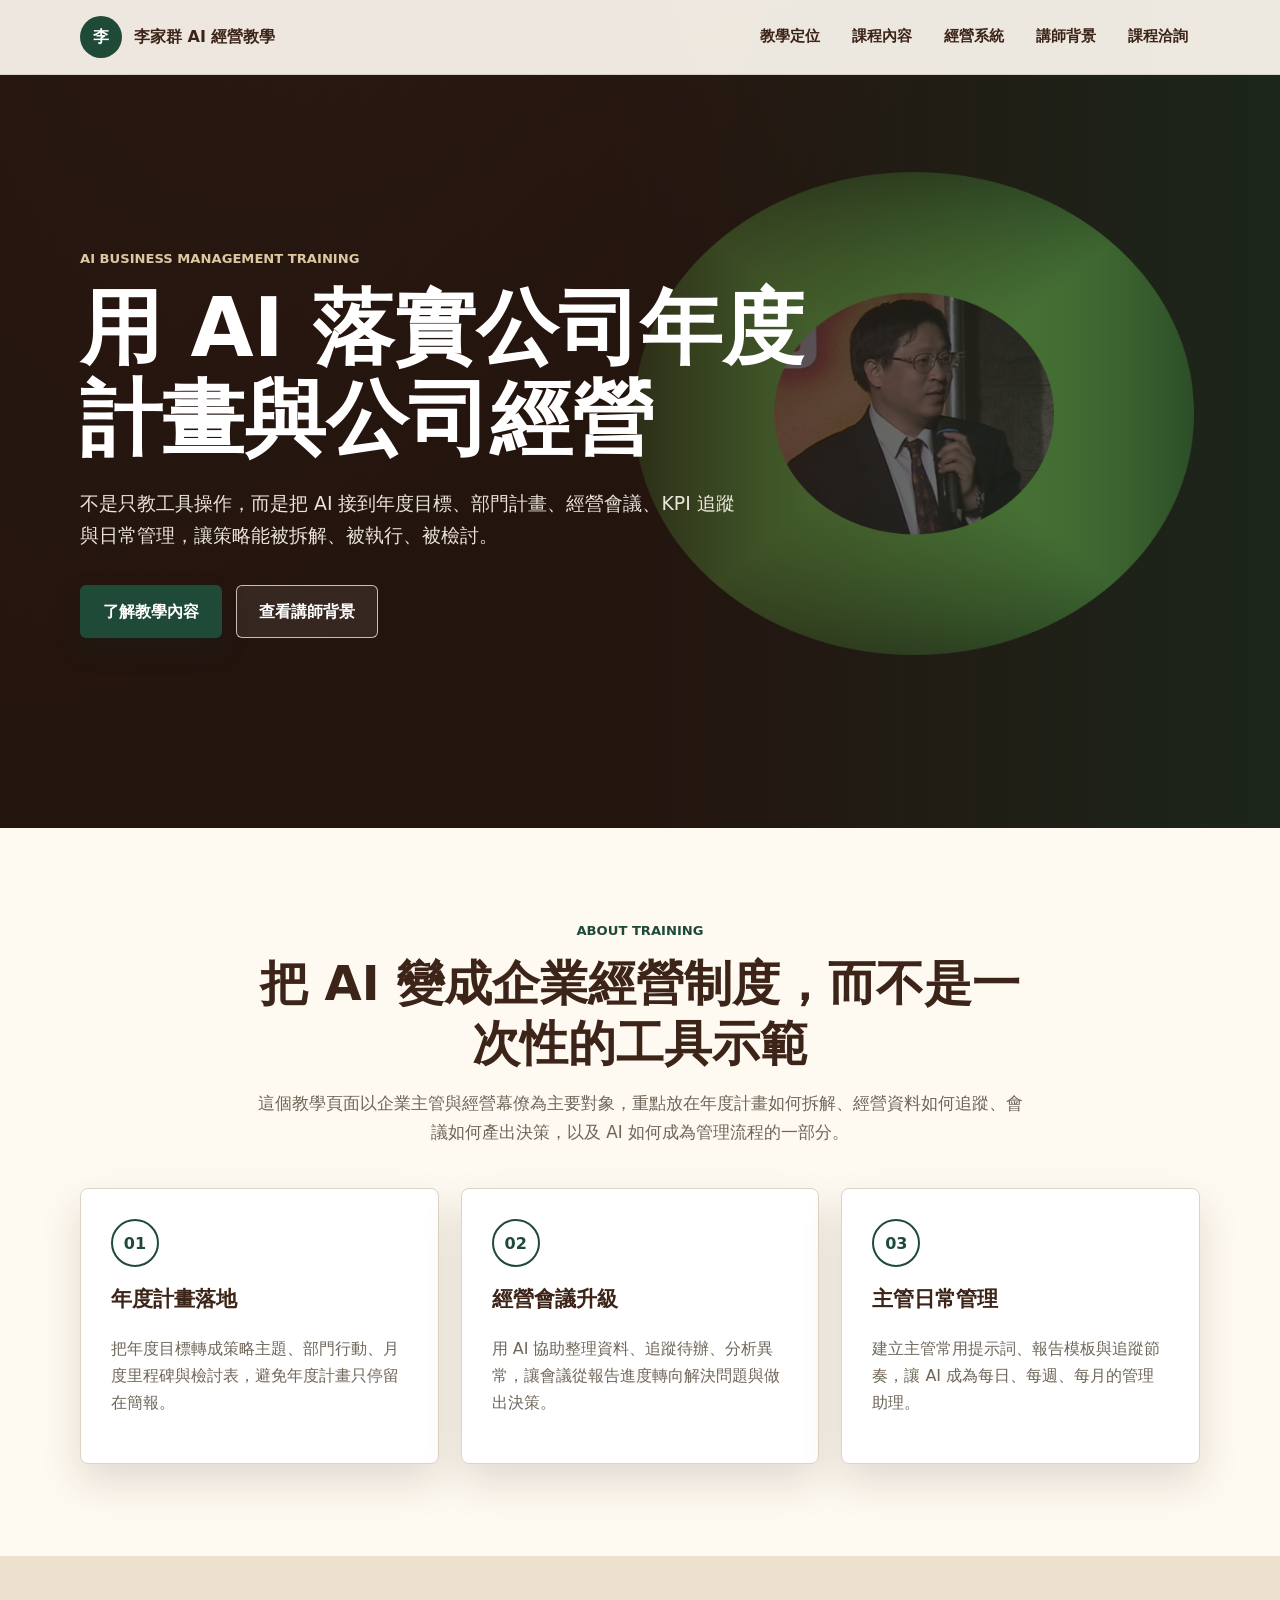
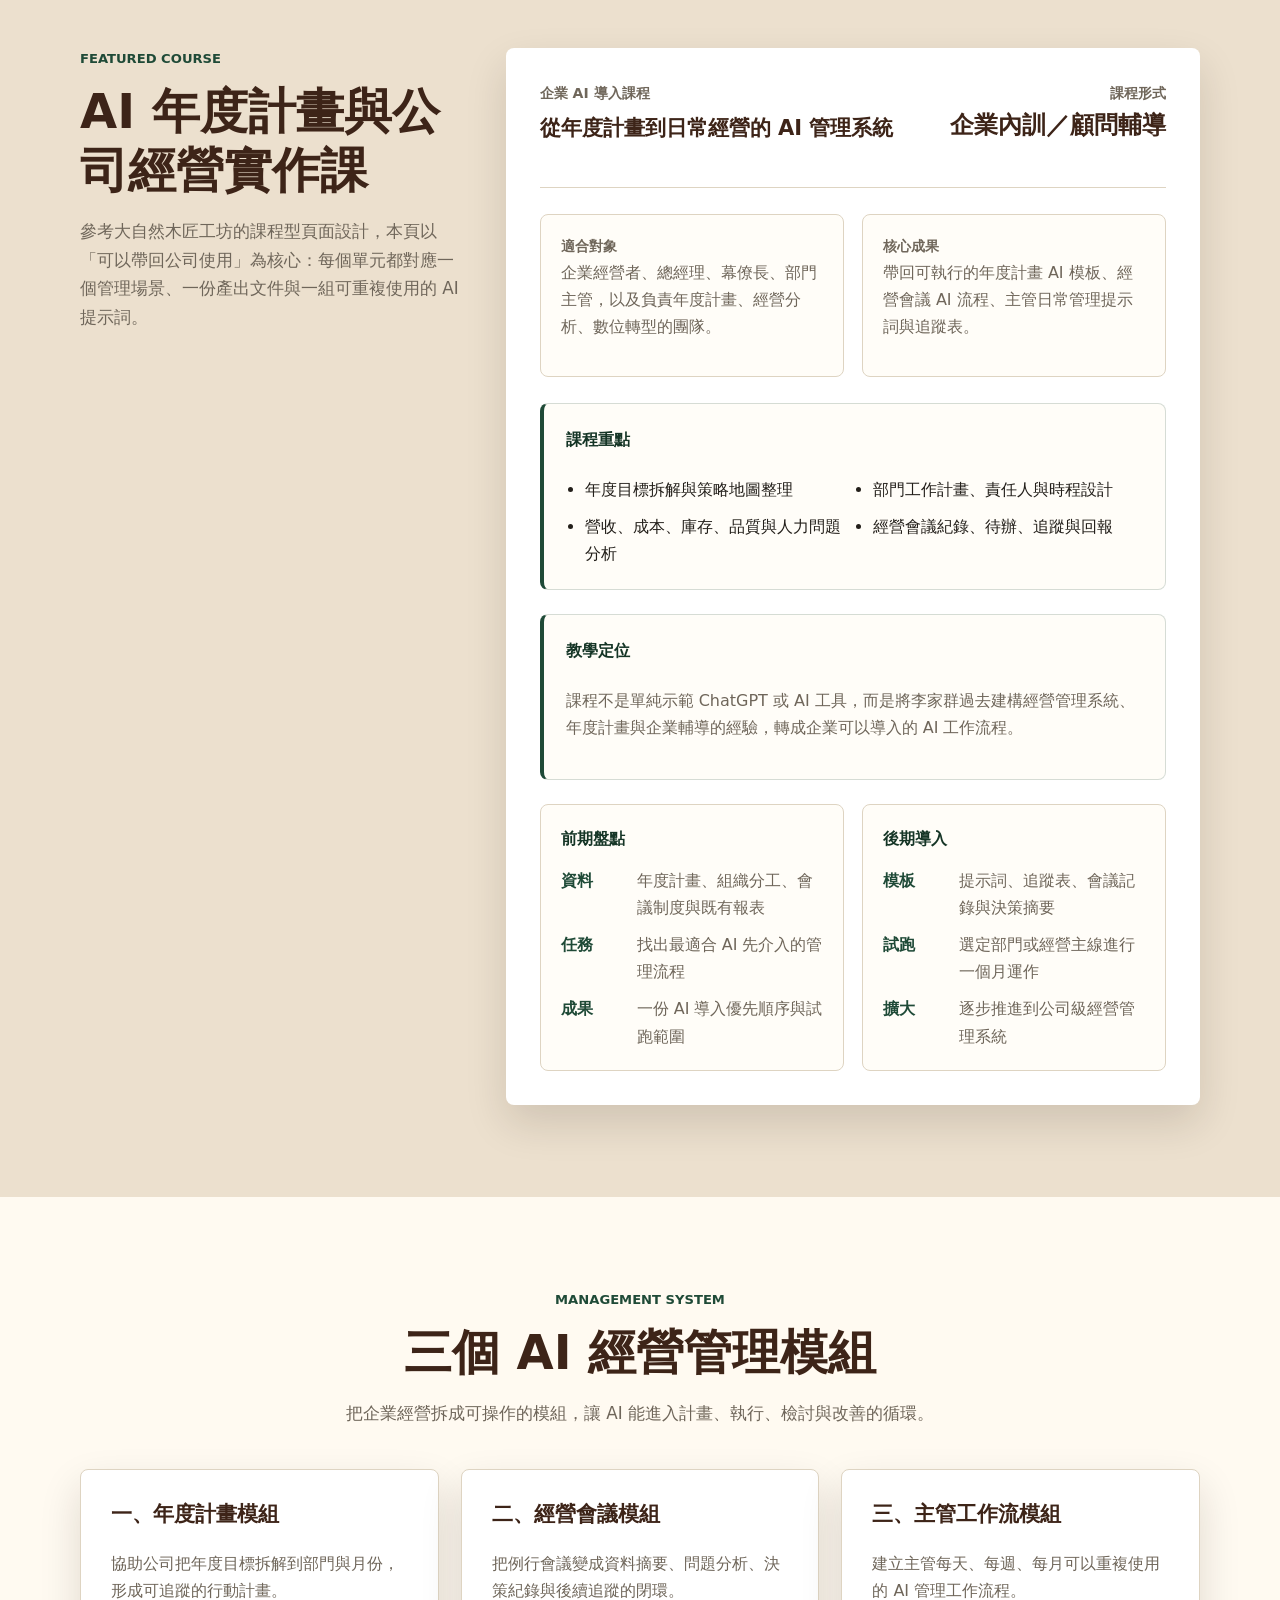
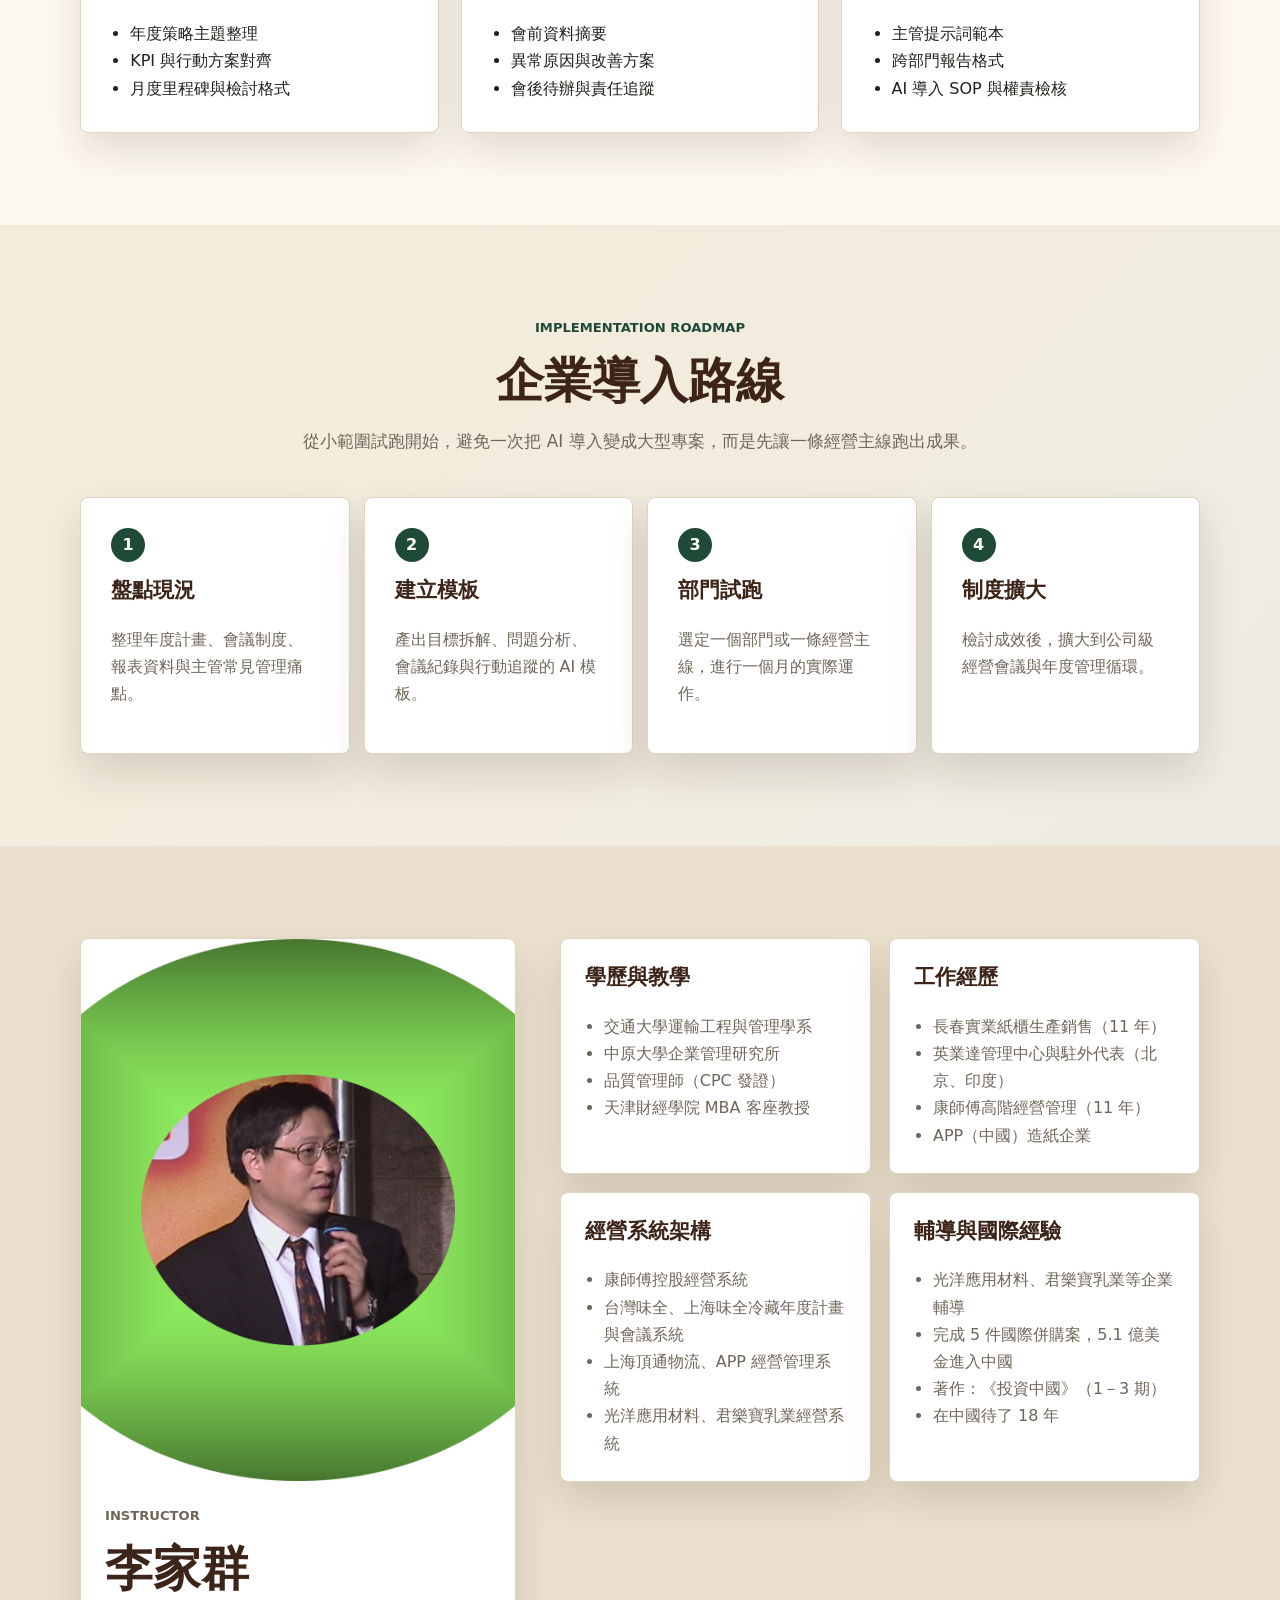
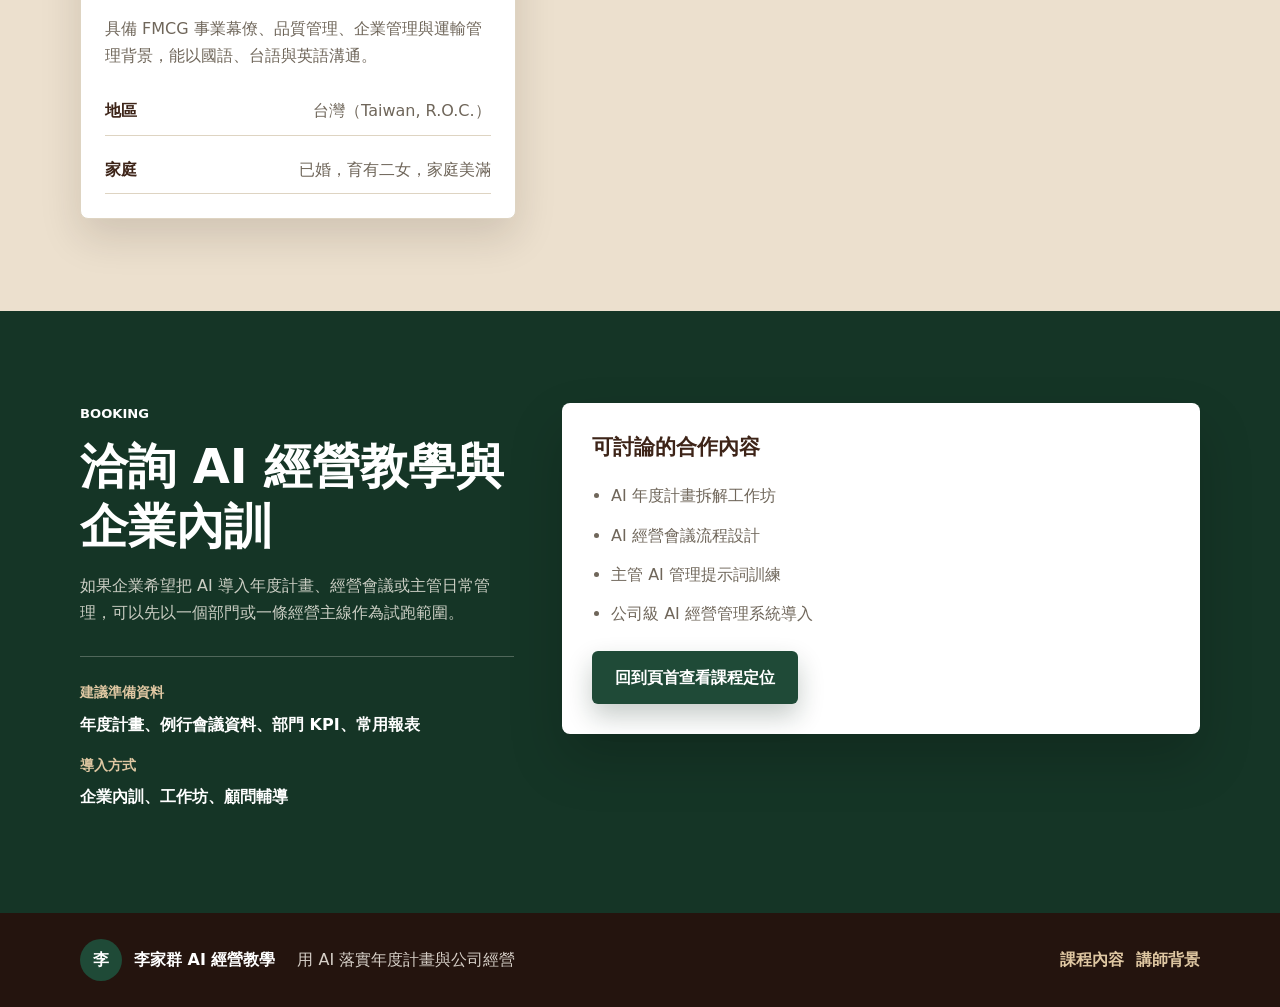
==== index.html @ 84bde047 "Publish Li Jiaqun AI business site" ====
<!doctype html>
<html lang="zh-Hant">
<head>
  <meta charset="utf-8">
  <meta name="viewport" content="width=device-width, initial-scale=1">
  <title>李家群｜AI 年度計畫與公司經營教學</title>
  <meta name="description" content="李家群 AI 經營教學網頁，協助企業用 AI 落實年度計畫、經營會議、KPI 追蹤與管理制度。">
  <style>
    :root {
      --walnut: #3d2418;
      --walnut-deep: #24140e;
      --oak: #f2eadb;
      --oak-strong: #dfc7a2;
      --forest: #1f4a37;
      --forest-dark: #153526;
      --ink: #231f1a;
      --muted: #6f665a;
      --line: #ded4c2;
      --white: #fffaf1;
      --plain-white: #ffffff;
      --shadow: 0 18px 42px rgba(36, 20, 14, 0.14);
    }

    * {
      box-sizing: border-box;
    }

    html {
      scroll-behavior: smooth;
      scroll-padding-top: 88px;
    }

    body {
      margin: 0;
      color: var(--ink);
      background: var(--white);
      font-family: "Microsoft JhengHei", "PingFang TC", "Noto Sans TC", system-ui, sans-serif;
      line-height: 1.7;
    }

    img {
      display: block;
      max-width: 100%;
    }

    a {
      color: inherit;
      text-decoration: none;
    }

    .site-header {
      position: fixed;
      inset: 0 0 auto;
      z-index: 20;
      background: rgba(255, 250, 241, 0.92);
      border-bottom: 1px solid rgba(61, 36, 24, 0.12);
      backdrop-filter: blur(14px);
    }

    .nav-wrap {
      display: flex;
      align-items: center;
      justify-content: space-between;
      width: min(1120px, calc(100% - 40px));
      min-height: 74px;
      margin: 0 auto;
      gap: 24px;
    }

    .brand {
      display: inline-flex;
      align-items: center;
      gap: 12px;
      color: var(--walnut);
      font-size: 1rem;
      font-weight: 800;
      white-space: nowrap;
    }

    .brand-mark {
      display: grid;
      place-items: center;
      width: 42px;
      height: 42px;
      border-radius: 50%;
      color: var(--plain-white);
      background: var(--forest);
      font-weight: 900;
    }

    .nav-links {
      display: flex;
      align-items: center;
      gap: 8px;
      color: var(--walnut);
      font-size: 0.95rem;
      font-weight: 800;
    }

    .nav-links a {
      padding: 10px 12px;
      border-radius: 6px;
    }

    .nav-links a:hover,
    .nav-links a:focus-visible {
      background: rgba(31, 74, 55, 0.1);
      outline: none;
    }

    .hero {
      position: relative;
      min-height: 92vh;
      display: grid;
      align-items: center;
      padding: 136px 24px 78px;
      color: var(--plain-white);
      background: url("assets/li-jiaqun-home.png") right 12% center / min(48vw, 560px) auto no-repeat, var(--walnut-deep);
      overflow: hidden;
    }

    .hero::before {
      content: "";
      position: absolute;
      inset: 0;
      background:
        linear-gradient(90deg, rgba(36, 20, 14, 0.92), rgba(36, 20, 14, 0.74) 48%, rgba(21, 53, 38, 0.54)),
        linear-gradient(135deg, rgba(223, 199, 162, 0.18), transparent 48%);
    }

    .hero-content {
      position: relative;
      z-index: 1;
      width: min(1120px, 100%);
      margin: 0 auto;
    }

    .eyebrow {
      margin: 0 0 12px;
      color: var(--forest);
      font-size: 0.82rem;
      font-weight: 900;
      letter-spacing: 0;
      text-transform: uppercase;
    }

    .hero .eyebrow {
      color: var(--oak-strong);
    }

    h1,
    h2,
    h3,
    h4,
    p {
      margin-top: 0;
    }

    h1 {
      max-width: 780px;
      margin-bottom: 22px;
      font-size: clamp(2.55rem, 7vw, 5.1rem);
      line-height: 1.12;
      letter-spacing: 0;
    }

    h2 {
      margin-bottom: 16px;
      color: var(--walnut);
      font-size: clamp(2rem, 4vw, 3rem);
      line-height: 1.24;
      letter-spacing: 0;
    }

    h3 {
      color: var(--walnut);
      font-size: 1.32rem;
      line-height: 1.35;
    }

    h4 {
      color: var(--forest-dark);
      font-size: 1.02rem;
    }

    .hero-copy {
      max-width: 660px;
      margin-bottom: 34px;
      color: rgba(255, 250, 241, 0.9);
      font-size: 1.18rem;
    }

    .hero-actions {
      display: flex;
      flex-wrap: wrap;
      gap: 14px;
    }

    .btn {
      display: inline-flex;
      align-items: center;
      justify-content: center;
      min-height: 48px;
      padding: 12px 22px;
      border: 1px solid transparent;
      border-radius: 6px;
      font: inherit;
      font-weight: 900;
      cursor: pointer;
      transition: transform 0.2s ease, box-shadow 0.2s ease, background 0.2s ease;
    }

    .btn:hover,
    .btn:focus-visible {
      transform: translateY(-1px);
      outline: none;
    }

    .btn.primary {
      color: var(--plain-white);
      background: var(--forest);
      box-shadow: 0 12px 26px rgba(15, 40, 28, 0.24);
    }

    .btn.primary:hover,
    .btn.primary:focus-visible {
      background: var(--forest-dark);
    }

    .btn.secondary {
      color: var(--plain-white);
      border-color: rgba(255, 250, 241, 0.72);
      background: rgba(255, 250, 241, 0.08);
    }

    .section {
      padding: 92px 24px;
    }

    .section-heading {
      width: min(780px, 100%);
      margin: 0 auto 42px;
      text-align: center;
    }

    .section-heading p:not(.eyebrow) {
      color: var(--muted);
      font-size: 1.05rem;
    }

    .align-left {
      margin: 0;
      text-align: left;
    }

    .feature-grid,
    .course-layout,
    .roadmap-grid,
    .profile-layout,
    .system-grid {
      width: min(1120px, 100%);
      margin: 0 auto;
    }

    .feature-grid,
    .system-grid {
      display: grid;
      grid-template-columns: repeat(3, minmax(0, 1fr));
      gap: 22px;
    }

    .feature-card,
    .system-card,
    .profile-card,
    .experience-card,
    .roadmap-card {
      border: 1px solid var(--line);
      border-radius: 8px;
      background: var(--plain-white);
      box-shadow: var(--shadow);
    }

    .feature-card,
    .system-card,
    .roadmap-card {
      padding: 30px;
    }

    .line-icon {
      display: grid;
      place-items: center;
      width: 48px;
      height: 48px;
      margin-bottom: 18px;
      border: 2px solid var(--forest);
      border-radius: 50%;
      color: var(--forest);
      font-weight: 900;
    }

    .feature-card p,
    .system-card p,
    .course-card p,
    .profile-card p,
    .experience-card li,
    .roadmap-card p,
    .roadmap-card li {
      color: var(--muted);
    }

    .course-section {
      background: #ece0ce;
    }

    .course-layout {
      display: grid;
      grid-template-columns: minmax(260px, 0.82fr) minmax(0, 1.5fr);
      align-items: start;
      gap: 46px;
    }

    .course-card {
      padding: 34px;
      border-radius: 8px;
      background: var(--plain-white);
      box-shadow: var(--shadow);
    }

    .course-top {
      display: flex;
      justify-content: space-between;
      gap: 24px;
      padding-bottom: 24px;
      border-bottom: 1px solid var(--line);
    }

    .course-label {
      margin-bottom: 8px;
      color: var(--forest);
      font-size: 0.88rem;
      font-weight: 900;
    }

    .price {
      min-width: 160px;
      text-align: right;
    }

    .price span,
    .course-info span,
    .contact-note span {
      display: block;
      color: var(--muted);
      font-size: 0.86rem;
      font-weight: 800;
    }

    .price strong {
      color: var(--walnut);
      font-size: 1.5rem;
    }

    .course-info {
      display: grid;
      grid-template-columns: repeat(2, minmax(0, 1fr));
      gap: 18px;
      margin: 26px 0;
    }

    .course-info div,
    .schedule-card,
    .teaching-points,
    .design-note {
      border-radius: 8px;
      background: #fffdf8;
    }

    .course-info div,
    .schedule-card {
      padding: 20px;
      border: 1px solid var(--line);
    }

    .teaching-points,
    .design-note {
      margin: 0 0 24px;
      padding: 22px;
      border: 1px solid rgba(31, 74, 55, 0.18);
      border-left: 4px solid var(--forest);
    }

    .teaching-points ul,
    .design-note ul,
    .system-card ul,
    .experience-card ul,
    .roadmap-card ul {
      margin: 0;
      padding-left: 1.2rem;
    }

    .teaching-points ul {
      display: grid;
      grid-template-columns: repeat(2, minmax(0, 1fr));
      gap: 10px 18px;
      color: var(--ink);
    }

    .schedule-wrap {
      display: grid;
      grid-template-columns: repeat(2, minmax(0, 1fr));
      gap: 18px;
    }

    .schedule-card h4 {
      margin-bottom: 14px;
    }

    .schedule-card dl {
      display: grid;
      gap: 10px;
      margin: 0;
    }

    .schedule-card div {
      display: grid;
      grid-template-columns: 64px 1fr;
      gap: 12px;
    }

    .schedule-card dt {
      color: var(--forest);
      font-weight: 900;
    }

    .schedule-card dd {
      margin: 0;
      color: var(--muted);
    }

    .system-section {
      background: var(--white);
    }

    .roadmap-section {
      background: linear-gradient(135deg, rgba(223, 199, 162, 0.28), rgba(31, 74, 55, 0.08));
    }

    .roadmap-grid {
      display: grid;
      grid-template-columns: repeat(4, minmax(0, 1fr));
      gap: 14px;
    }

    .roadmap-card span {
      display: inline-flex;
      align-items: center;
      justify-content: center;
      width: 34px;
      height: 34px;
      margin-bottom: 14px;
      border-radius: 50%;
      color: var(--plain-white);
      background: var(--forest);
      font-weight: 900;
    }

    .profile-section {
      background: #ece0ce;
    }

    .profile-layout {
      display: grid;
      grid-template-columns: minmax(280px, 0.85fr) minmax(0, 1.25fr);
      gap: 44px;
      align-items: start;
    }

    .profile-card {
      overflow: hidden;
    }

    .profile-card img {
      width: 100%;
      aspect-ratio: 4 / 5;
      object-fit: cover;
      object-position: center top;
    }

    .profile-body {
      padding: 24px;
    }

    .identity-list {
      display: grid;
      gap: 10px;
      margin: 18px 0 0;
      padding: 0;
      list-style: none;
    }

    .identity-list li {
      display: flex;
      justify-content: space-between;
      gap: 12px;
      padding: 10px 0;
      border-bottom: 1px solid var(--line);
      color: var(--muted);
    }

    .identity-list strong {
      color: var(--walnut);
      white-space: nowrap;
    }

    .experience-grid {
      display: grid;
      grid-template-columns: repeat(2, minmax(0, 1fr));
      gap: 18px;
    }

    .experience-card {
      padding: 24px;
    }

    .booking-section {
      background: var(--forest-dark);
      color: var(--plain-white);
    }

    .booking-layout {
      display: grid;
      grid-template-columns: minmax(260px, 0.85fr) minmax(0, 1.25fr);
      gap: 48px;
      align-items: start;
      width: min(1120px, 100%);
      margin: 0 auto;
    }

    .booking-copy h2,
    .booking-copy .eyebrow {
      color: var(--plain-white);
    }

    .booking-copy p {
      color: rgba(255, 250, 241, 0.78);
    }

    .contact-note {
      display: grid;
      gap: 6px;
      margin-top: 30px;
      padding-top: 24px;
      border-top: 1px solid rgba(255, 250, 241, 0.25);
    }

    .contact-note span {
      color: var(--oak-strong);
    }

    .contact-note strong {
      margin-bottom: 10px;
      color: var(--plain-white);
    }

    .booking-panel {
      padding: 30px;
      border-radius: 8px;
      background: var(--plain-white);
      color: var(--ink);
      box-shadow: 0 26px 54px rgba(0, 0, 0, 0.18);
    }

    .booking-panel ul {
      display: grid;
      gap: 12px;
      margin: 0 0 24px;
      padding-left: 1.2rem;
      color: var(--muted);
    }

    .site-footer {
      display: grid;
      grid-template-columns: auto 1fr auto;
      align-items: center;
      gap: 22px;
      padding: 26px max(24px, calc((100% - 1120px) / 2));
      color: rgba(255, 250, 241, 0.82);
      background: var(--walnut-deep);
    }

    .site-footer div,
    .site-footer nav {
      display: flex;
      align-items: center;
      gap: 12px;
    }

    .site-footer strong {
      color: var(--plain-white);
    }

    .site-footer a {
      color: var(--oak-strong);
      font-weight: 800;
    }

    @media (max-width: 860px) {
      .nav-wrap {
        align-items: flex-start;
        flex-direction: column;
        gap: 10px;
        padding: 10px 0;
      }

      .nav-links {
        width: 100%;
        justify-content: space-between;
        gap: 4px;
        overflow-x: auto;
        white-space: nowrap;
      }

      .nav-links a {
        padding: 8px 10px;
      }

      .hero {
        min-height: 86vh;
        padding-top: 150px;
        background-size: 68vw auto;
        background-position: right -8vw bottom 24px;
      }

      .feature-grid,
      .course-layout,
      .booking-layout,
      .profile-layout {
        grid-template-columns: 1fr;
      }

      .system-grid,
      .roadmap-grid,
      .experience-grid {
        grid-template-columns: repeat(2, minmax(0, 1fr));
      }
    }

    @media (max-width: 640px) {
      .nav-wrap {
        width: min(100% - 28px, 1120px);
      }

      .brand span {
        font-size: 0.95rem;
      }

      .nav-links {
        font-size: 0.88rem;
      }

      .section {
        padding: 68px 18px;
      }

      .hero {
        min-height: 88vh;
        padding: 142px 18px 62px;
        background-size: 90vw auto;
        background-position: right -24vw bottom 0;
      }

      .hero-actions,
      .btn {
        width: 100%;
      }

      .feature-grid,
      .system-grid,
      .roadmap-grid,
      .experience-grid,
      .course-info,
      .teaching-points ul,
      .schedule-wrap {
        grid-template-columns: 1fr;
      }

      .course-card,
      .feature-card,
      .system-card,
      .booking-panel,
      .experience-card,
      .roadmap-card {
        padding: 22px;
      }

      .course-top {
        display: grid;
      }

      .price {
        text-align: left;
      }

      .schedule-card div {
        grid-template-columns: 56px 1fr;
      }

      .identity-list li {
        flex-direction: column;
        gap: 2px;
      }

      .site-footer {
        grid-template-columns: 1fr;
      }
    }
  </style>
</head>
<body>
  <header class="site-header">
    <nav class="nav-wrap" aria-label="主要導覽">
      <a class="brand" href="#top" aria-label="回到首頁">
        <span class="brand-mark">李</span>
        <span>李家群 AI 經營教學</span>
      </a>
      <div class="nav-links">
        <a href="#about">教學定位</a>
        <a href="#course">課程內容</a>
        <a href="#system">經營系統</a>
        <a href="#profile">講師背景</a>
        <a href="#booking">課程洽詢</a>
      </div>
    </nav>
  </header>

  <main id="top">
    <section class="hero" aria-label="李家群 AI 經營教學">
      <div class="hero-content">
        <p class="eyebrow">AI Business Management Training</p>
        <h1>用 AI 落實公司年度計畫與公司經營</h1>
        <p class="hero-copy">不是只教工具操作，而是把 AI 接到年度目標、部門計畫、經營會議、KPI 追蹤與日常管理，讓策略能被拆解、被執行、被檢討。</p>
        <div class="hero-actions">
          <a class="btn primary" href="#course">了解教學內容</a>
          <a class="btn secondary" href="#profile">查看講師背景</a>
        </div>
      </div>
    </section>

    <section id="about" class="section">
      <div class="section-heading">
        <p class="eyebrow">About Training</p>
        <h2>把 AI 變成企業經營制度，而不是一次性的工具示範</h2>
        <p>這個教學頁面以企業主管與經營幕僚為主要對象，重點放在年度計畫如何拆解、經營資料如何追蹤、會議如何產出決策，以及 AI 如何成為管理流程的一部分。</p>
      </div>
      <div class="feature-grid">
        <article class="feature-card">
          <span class="line-icon" aria-hidden="true">01</span>
          <h3>年度計畫落地</h3>
          <p>把年度目標轉成策略主題、部門行動、月度里程碑與檢討表，避免年度計畫只停留在簡報。</p>
        </article>
        <article class="feature-card">
          <span class="line-icon" aria-hidden="true">02</span>
          <h3>經營會議升級</h3>
          <p>用 AI 協助整理資料、追蹤待辦、分析異常，讓會議從報告進度轉向解決問題與做出決策。</p>
        </article>
        <article class="feature-card">
          <span class="line-icon" aria-hidden="true">03</span>
          <h3>主管日常管理</h3>
          <p>建立主管常用提示詞、報告模板與追蹤節奏，讓 AI 成為每日、每週、每月的管理助理。</p>
        </article>
      </div>
    </section>

    <section id="course" class="section course-section">
      <div class="course-layout">
        <div class="section-heading align-left">
          <p class="eyebrow">Featured Course</p>
          <h2>AI 年度計畫與公司經營實作課</h2>
          <p>參考大自然木匠工坊的課程型頁面設計，本頁以「可以帶回公司使用」為核心：每個單元都對應一個管理場景、一份產出文件與一組可重複使用的 AI 提示詞。</p>
        </div>

        <article class="course-card">
          <div class="course-top">
            <div>
              <p class="course-label">企業 AI 導入課程</p>
              <h3>從年度計畫到日常經營的 AI 管理系統</h3>
            </div>
            <div class="price">
              <span>課程形式</span>
              <strong>企業內訓／顧問輔導</strong>
            </div>
          </div>

          <div class="course-info">
            <div>
              <span>適合對象</span>
              <p>企業經營者、總經理、幕僚長、部門主管，以及負責年度計畫、經營分析、數位轉型的團隊。</p>
            </div>
            <div>
              <span>核心成果</span>
              <p>帶回可執行的年度計畫 AI 模板、經營會議 AI 流程、主管日常管理提示詞與追蹤表。</p>
            </div>
          </div>

          <div class="teaching-points">
            <h4>課程重點</h4>
            <ul>
              <li>年度目標拆解與策略地圖整理</li>
              <li>部門工作計畫、責任人與時程設計</li>
              <li>營收、成本、庫存、品質與人力問題分析</li>
              <li>經營會議紀錄、待辦、追蹤與回報</li>
            </ul>
          </div>

          <div class="design-note">
            <h4>教學定位</h4>
            <p>課程不是單純示範 ChatGPT 或 AI 工具，而是將李家群過去建構經營管理系統、年度計畫與企業輔導的經驗，轉成企業可以導入的 AI 工作流程。</p>
          </div>

          <div class="schedule-wrap" aria-label="課程安排">
            <div class="schedule-card">
              <h4>前期盤點</h4>
              <dl>
                <div><dt>資料</dt><dd>年度計畫、組織分工、會議制度與既有報表</dd></div>
                <div><dt>任務</dt><dd>找出最適合 AI 先介入的管理流程</dd></div>
                <div><dt>成果</dt><dd>一份 AI 導入優先順序與試跑範圍</dd></div>
              </dl>
            </div>
            <div class="schedule-card">
              <h4>後期導入</h4>
              <dl>
                <div><dt>模板</dt><dd>提示詞、追蹤表、會議記錄與決策摘要</dd></div>
                <div><dt>試跑</dt><dd>選定部門或經營主線進行一個月運作</dd></div>
                <div><dt>擴大</dt><dd>逐步推進到公司級經營管理系統</dd></div>
              </dl>
            </div>
          </div>
        </article>
      </div>
    </section>

    <section id="system" class="section system-section">
      <div class="section-heading">
        <p class="eyebrow">Management System</p>
        <h2>三個 AI 經營管理模組</h2>
        <p>把企業經營拆成可操作的模組，讓 AI 能進入計畫、執行、檢討與改善的循環。</p>
      </div>
      <div class="system-grid">
        <article class="system-card">
          <h3>一、年度計畫模組</h3>
          <p>協助公司把年度目標拆解到部門與月份，形成可追蹤的行動計畫。</p>
          <ul>
            <li>年度策略主題整理</li>
            <li>KPI 與行動方案對齊</li>
            <li>月度里程碑與檢討格式</li>
          </ul>
        </article>
        <article class="system-card">
          <h3>二、經營會議模組</h3>
          <p>把例行會議變成資料摘要、問題分析、決策紀錄與後續追蹤的閉環。</p>
          <ul>
            <li>會前資料摘要</li>
            <li>異常原因與改善方案</li>
            <li>會後待辦與責任追蹤</li>
          </ul>
        </article>
        <article class="system-card">
          <h3>三、主管工作流模組</h3>
          <p>建立主管每天、每週、每月可以重複使用的 AI 管理工作流程。</p>
          <ul>
            <li>主管提示詞範本</li>
            <li>跨部門報告格式</li>
            <li>AI 導入 SOP 與權責檢核</li>
          </ul>
        </article>
      </div>
    </section>

    <section class="section roadmap-section">
      <div class="section-heading">
        <p class="eyebrow">Implementation Roadmap</p>
        <h2>企業導入路線</h2>
        <p>從小範圍試跑開始，避免一次把 AI 導入變成大型專案，而是先讓一條經營主線跑出成果。</p>
      </div>
      <div class="roadmap-grid">
        <article class="roadmap-card">
          <span>1</span>
          <h3>盤點現況</h3>
          <p>整理年度計畫、會議制度、報表資料與主管常見管理痛點。</p>
        </article>
        <article class="roadmap-card">
          <span>2</span>
          <h3>建立模板</h3>
          <p>產出目標拆解、問題分析、會議紀錄與行動追蹤的 AI 模板。</p>
        </article>
        <article class="roadmap-card">
          <span>3</span>
          <h3>部門試跑</h3>
          <p>選定一個部門或一條經營主線，進行一個月的實際運作。</p>
        </article>
        <article class="roadmap-card">
          <span>4</span>
          <h3>制度擴大</h3>
          <p>檢討成效後，擴大到公司級經營會議與年度管理循環。</p>
        </article>
      </div>
    </section>

    <section id="profile" class="section profile-section">
      <div class="profile-layout">
        <article class="profile-card">
          <img src="assets/li-jiaqun-home.png" alt="李家群手持麥克風照片">
          <div class="profile-body">
            <p class="eyebrow">Instructor</p>
            <h2>李家群</h2>
            <p>具備 FMCG 事業幕僚、品質管理、企業管理與運輸管理背景，能以國語、台語與英語溝通。</p>
            <ul class="identity-list">
              <li><strong>地區</strong><span>台灣（Taiwan, R.O.C.）</span></li>
              <li><strong>家庭</strong><span>已婚，育有二女，家庭美滿</span></li>
            </ul>
          </div>
        </article>

        <div class="experience-grid">
          <article class="experience-card">
            <h3>學歷與教學</h3>
            <ul>
              <li>交通大學運輸工程與管理學系</li>
              <li>中原大學企業管理研究所</li>
              <li>品質管理師（CPC 發證）</li>
              <li>天津財經學院 MBA 客座教授</li>
            </ul>
          </article>
          <article class="experience-card">
            <h3>工作經歷</h3>
            <ul>
              <li>長春實業紙櫃生產銷售（11 年）</li>
              <li>英業達管理中心與駐外代表（北京、印度）</li>
              <li>康師傅高階經營管理（11 年）</li>
              <li>APP（中國）造紙企業</li>
            </ul>
          </article>
          <article class="experience-card">
            <h3>經營系統架構</h3>
            <ul>
              <li>康師傅控股經營系統</li>
              <li>台灣味全、上海味全冷藏年度計畫與會議系統</li>
              <li>上海頂通物流、APP 經營管理系統</li>
              <li>光洋應用材料、君樂寶乳業經營系統</li>
            </ul>
          </article>
          <article class="experience-card">
            <h3>輔導與國際經驗</h3>
            <ul>
              <li>光洋應用材料、君樂寶乳業等企業輔導</li>
              <li>完成 5 件國際併購案，5.1 億美金進入中國</li>
              <li>著作：《投資中國》（1－3 期）</li>
              <li>在中國待了 18 年</li>
            </ul>
          </article>
        </div>
      </div>
    </section>

    <section id="booking" class="section booking-section">
      <div class="booking-layout">
        <div class="booking-copy">
          <p class="eyebrow">Booking</p>
          <h2>洽詢 AI 經營教學與企業內訓</h2>
          <p>如果企業希望把 AI 導入年度計畫、經營會議或主管日常管理，可以先以一個部門或一條經營主線作為試跑範圍。</p>
          <div class="contact-note">
            <span>建議準備資料</span>
            <strong>年度計畫、例行會議資料、部門 KPI、常用報表</strong>
            <span>導入方式</span>
            <strong>企業內訓、工作坊、顧問輔導</strong>
          </div>
        </div>

        <div class="booking-panel">
          <h3>可討論的合作內容</h3>
          <ul>
            <li>AI 年度計畫拆解工作坊</li>
            <li>AI 經營會議流程設計</li>
            <li>主管 AI 管理提示詞訓練</li>
            <li>公司級 AI 經營管理系統導入</li>
          </ul>
          <a class="btn primary" href="#top">回到頁首查看課程定位</a>
        </div>
      </div>
    </section>
  </main>

  <footer class="site-footer">
    <div>
      <span class="brand-mark">李</span>
      <strong>李家群 AI 經營教學</strong>
    </div>
    <span>用 AI 落實年度計畫與公司經營</span>
    <nav aria-label="頁尾連結">
      <a href="#course">課程內容</a>
      <a href="#profile">講師背景</a>
    </nav>
  </footer>
</body>
</html>
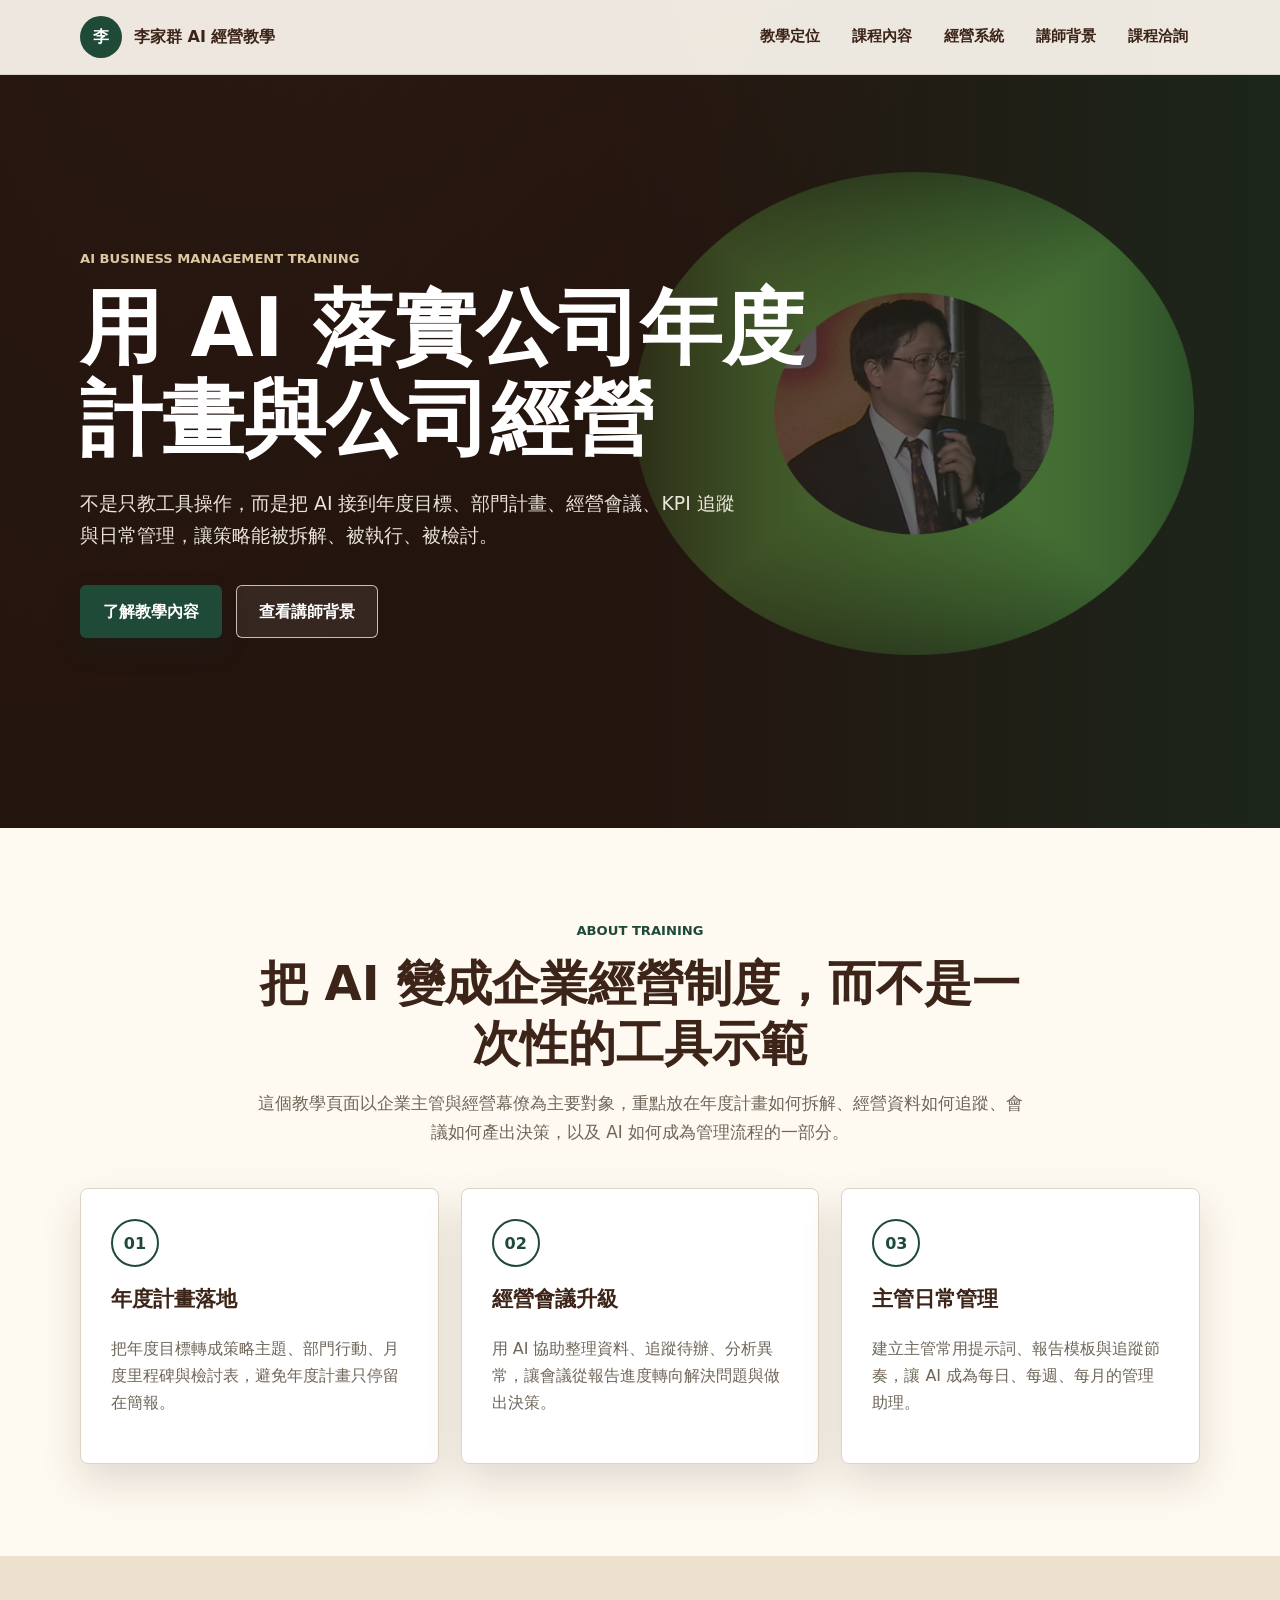
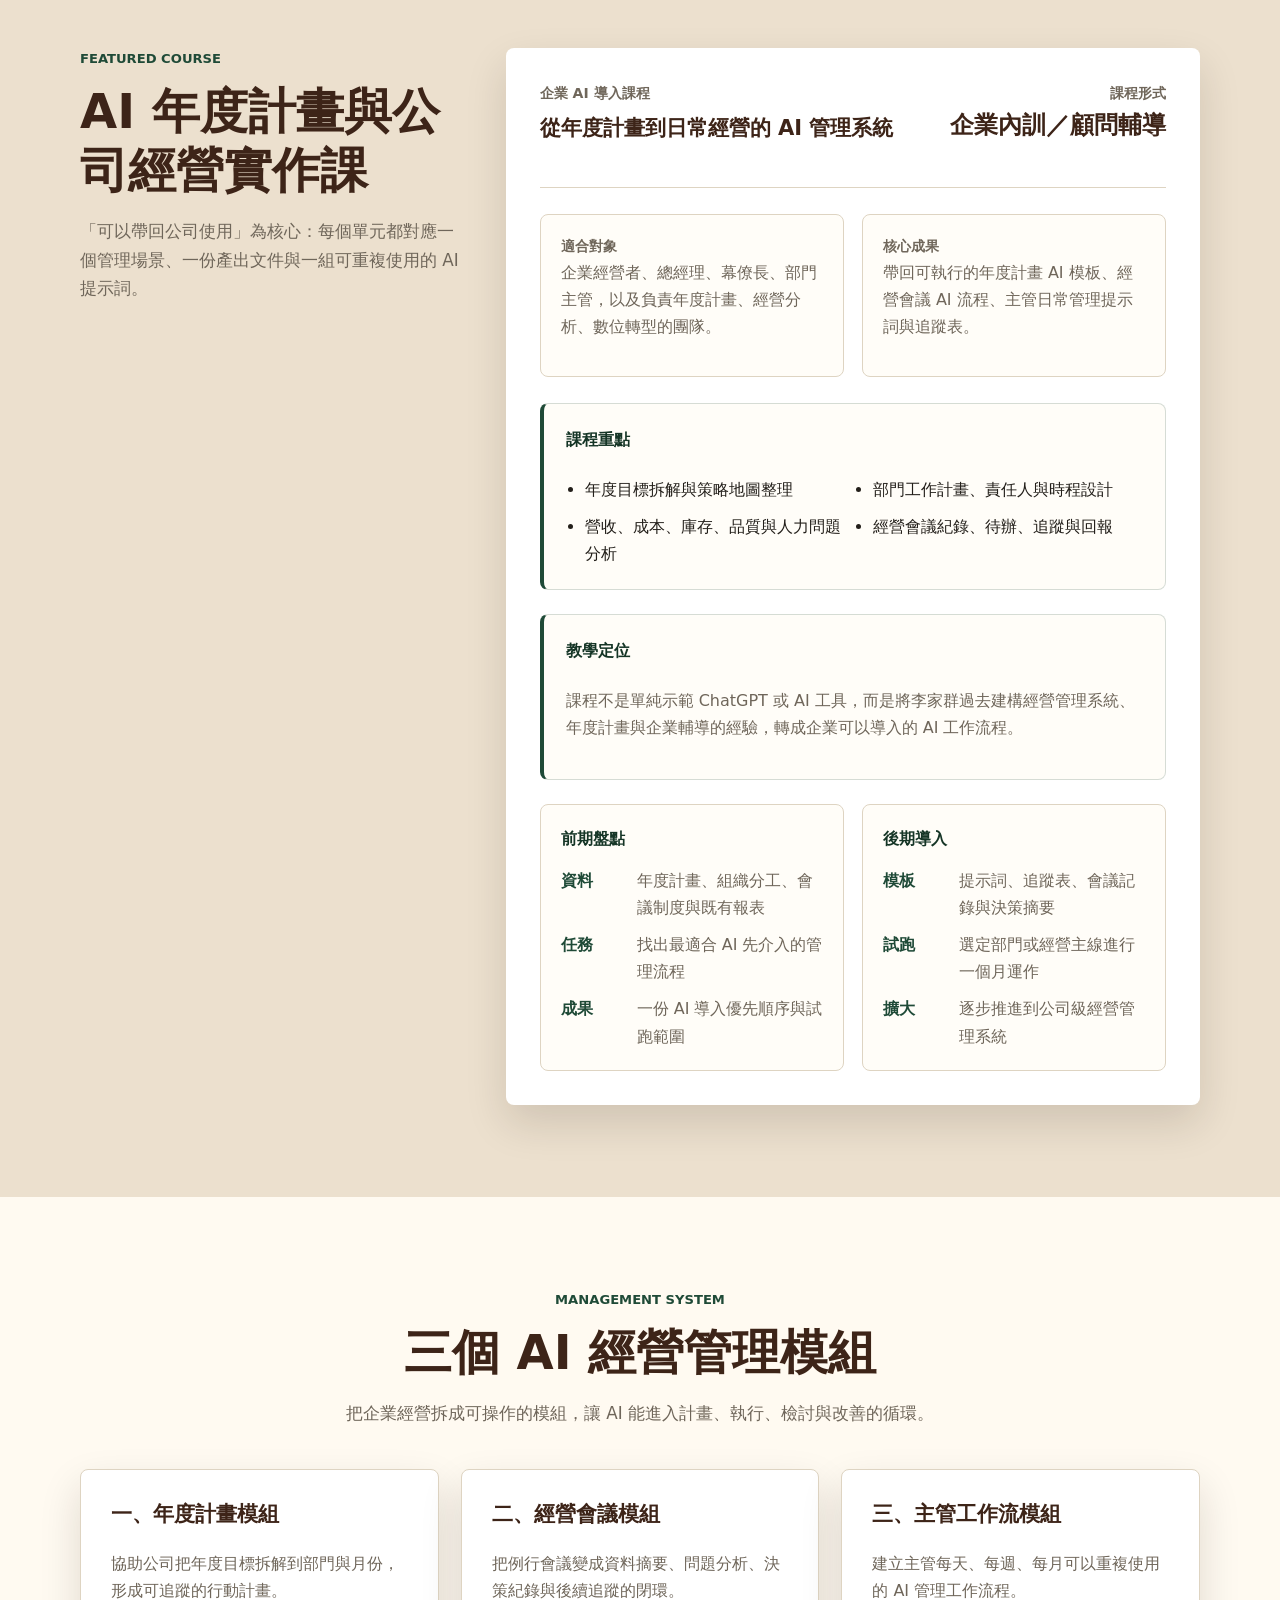
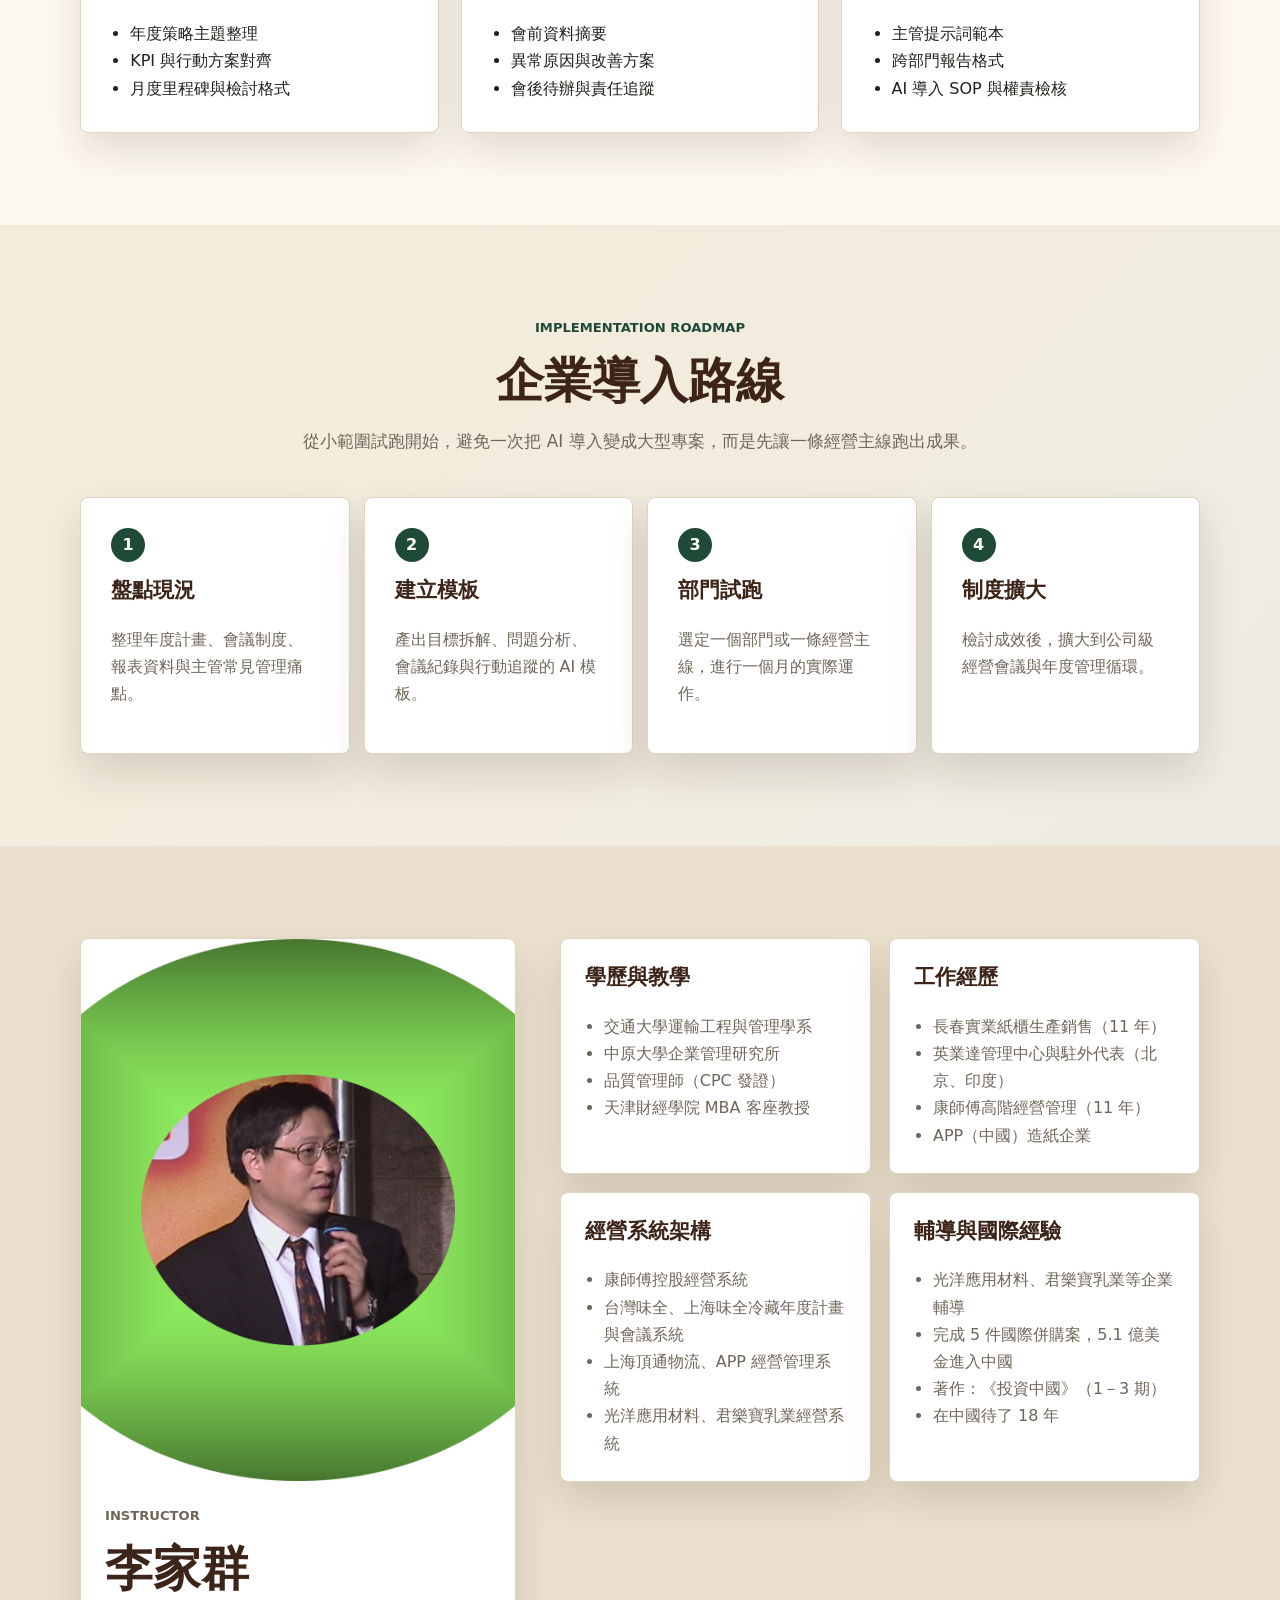
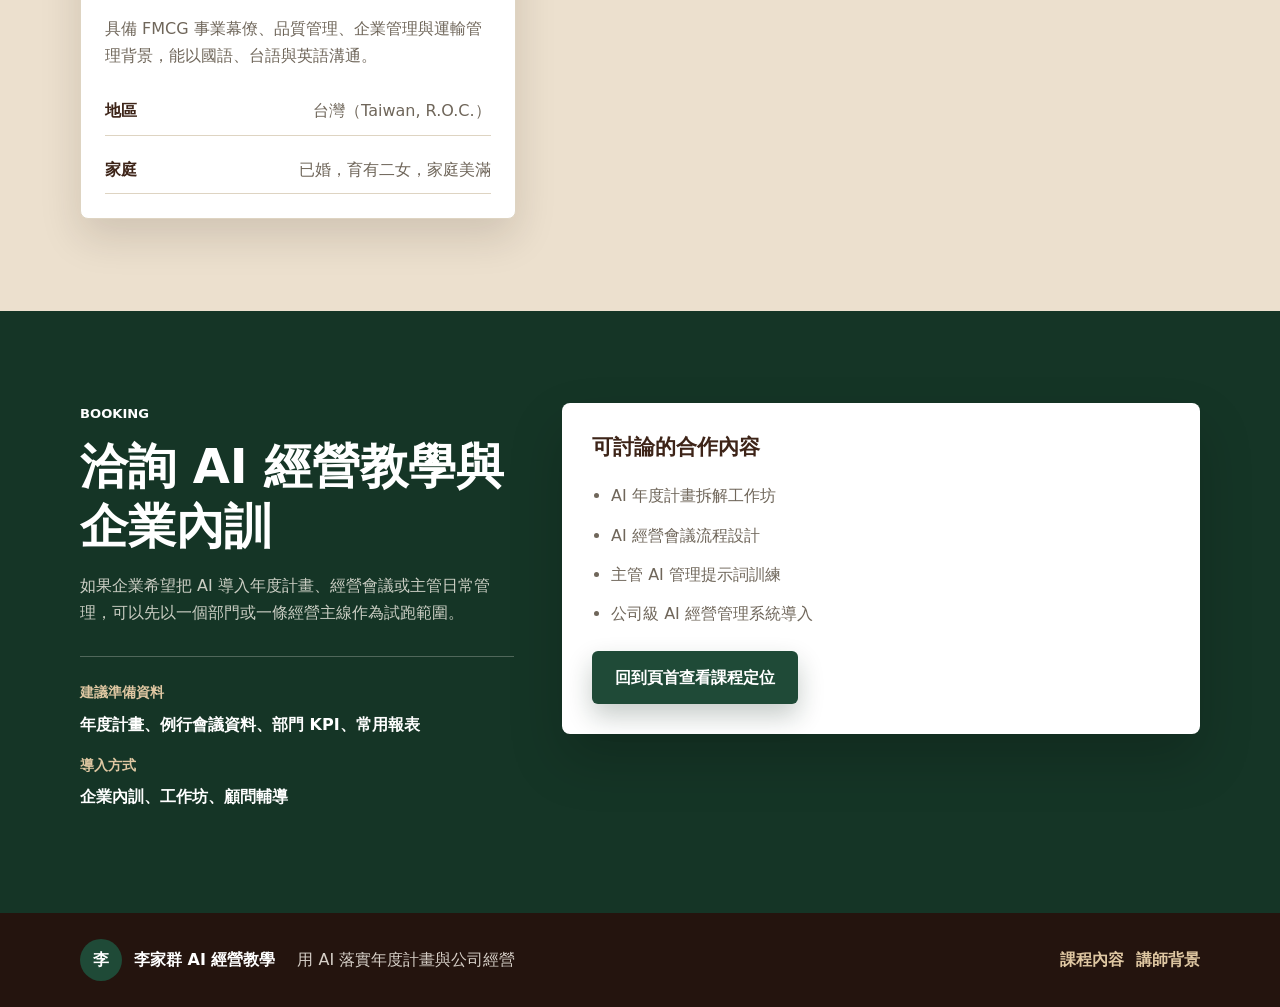
==== commit 7252add7: "Update course description copy" ====
--- a/index.html
+++ b/index.html
@@ -776,7 +776,7 @@
         <div class="section-heading align-left">
           <p class="eyebrow">Featured Course</p>
           <h2>AI 年度計畫與公司經營實作課</h2>
-          <p>參考大自然木匠工坊的課程型頁面設計，本頁以「可以帶回公司使用」為核心：每個單元都對應一個管理場景、一份產出文件與一組可重複使用的 AI 提示詞。</p>
+          <p>「可以帶回公司使用」為核心：每個單元都對應一個管理場景、一份產出文件與一組可重複使用的 AI 提示詞。</p>
         </div>
 
         <article class="course-card">
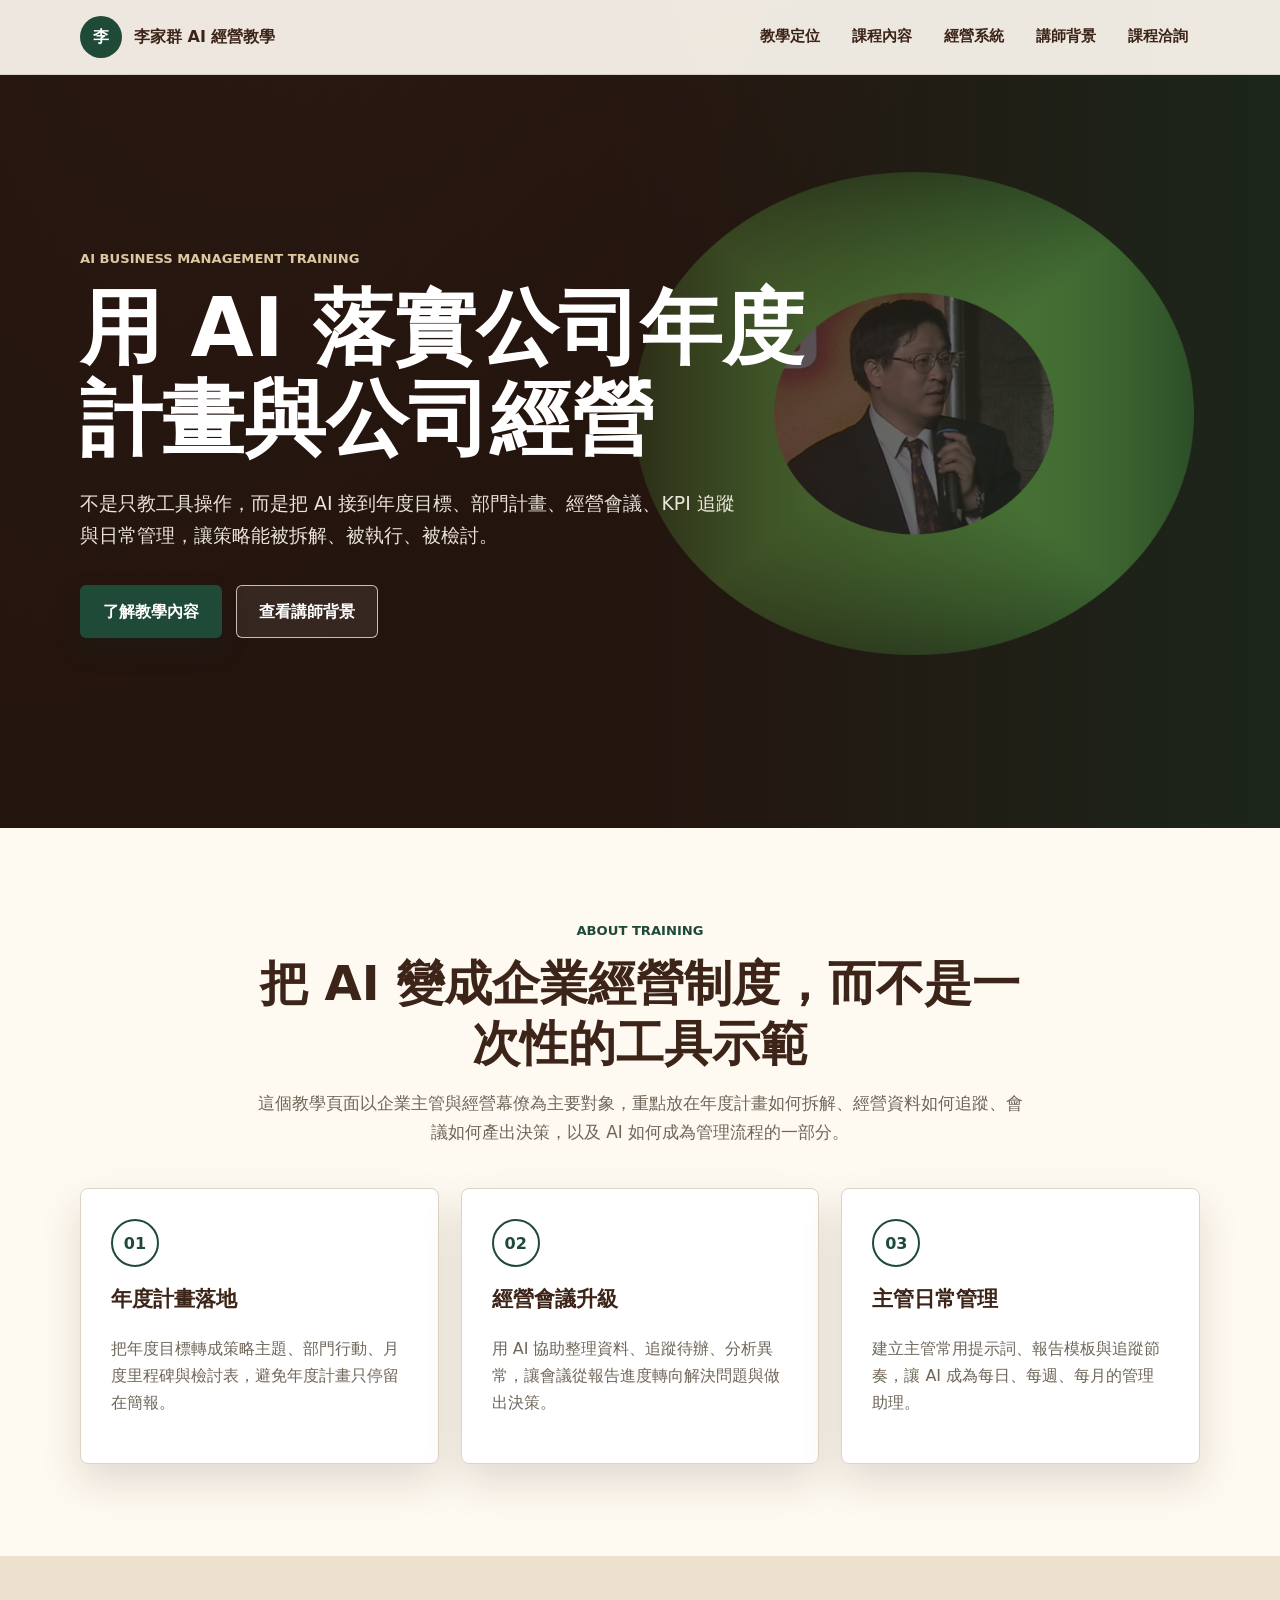
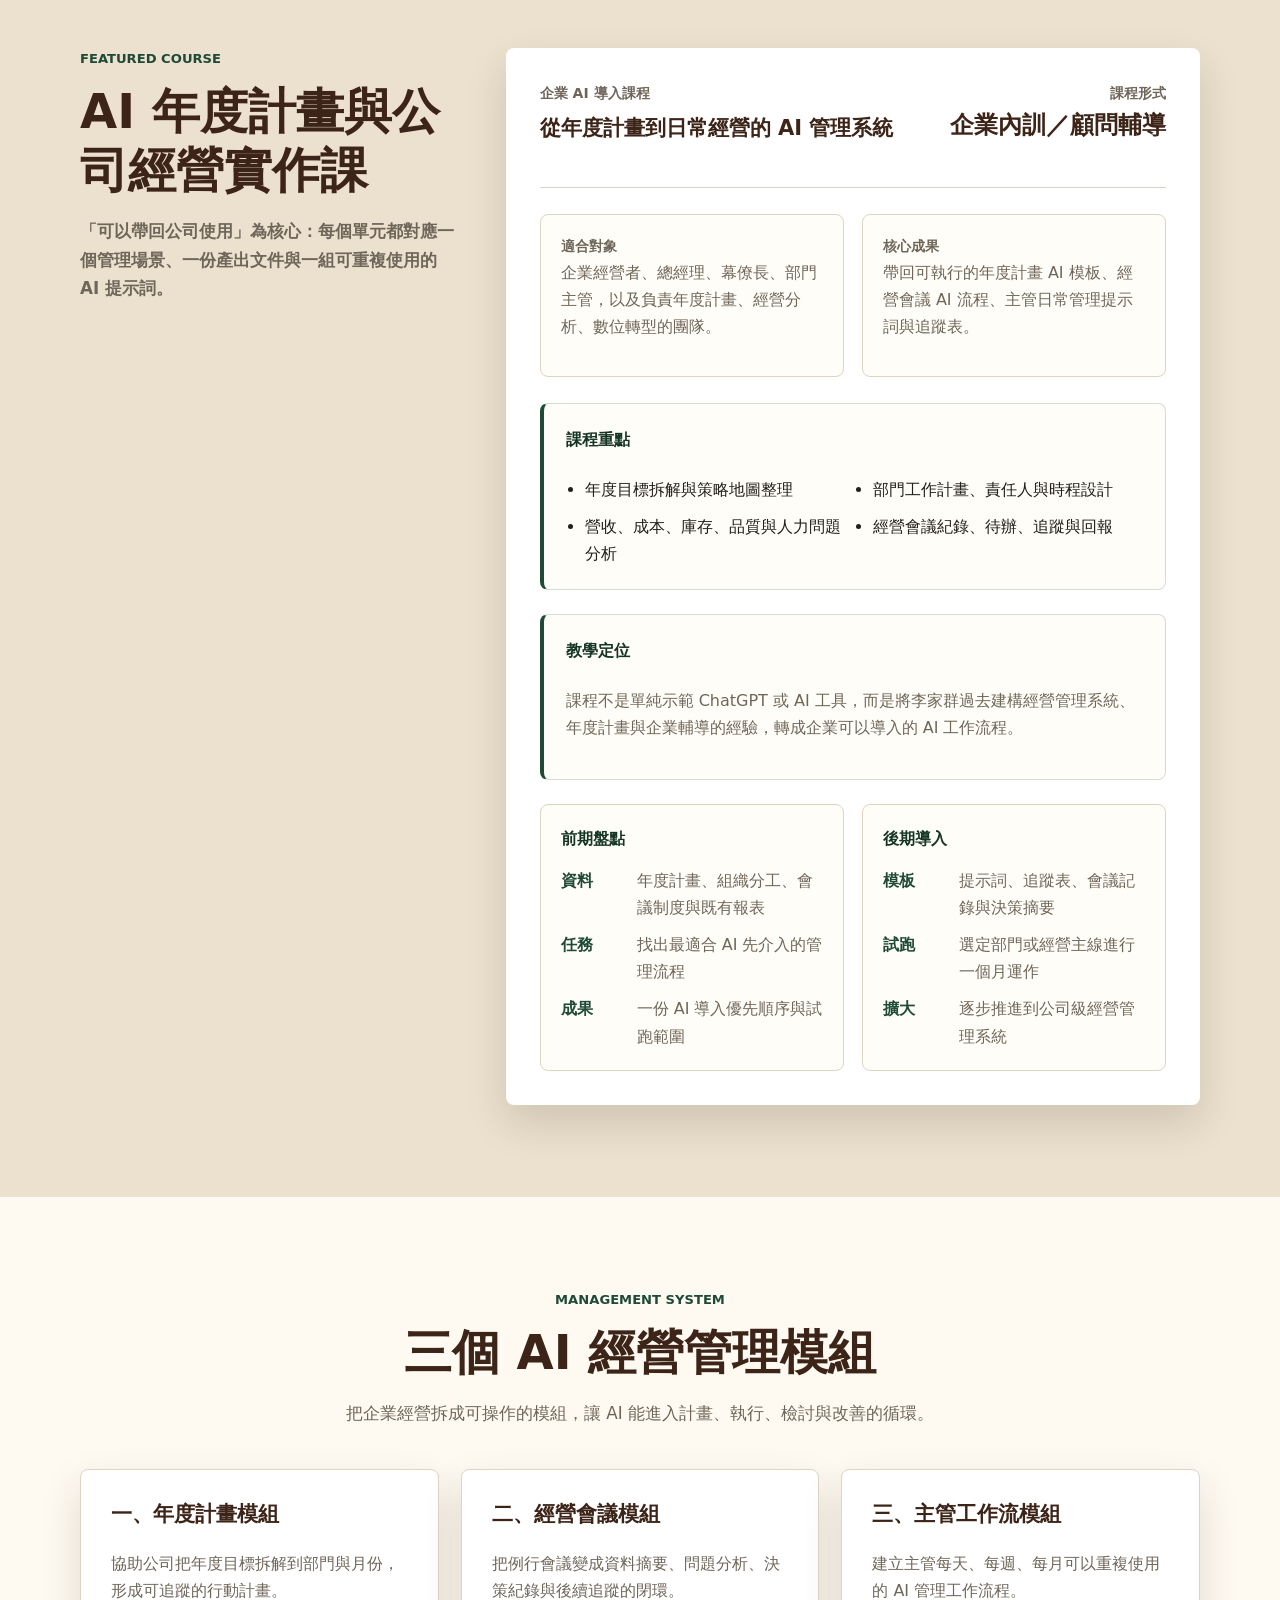
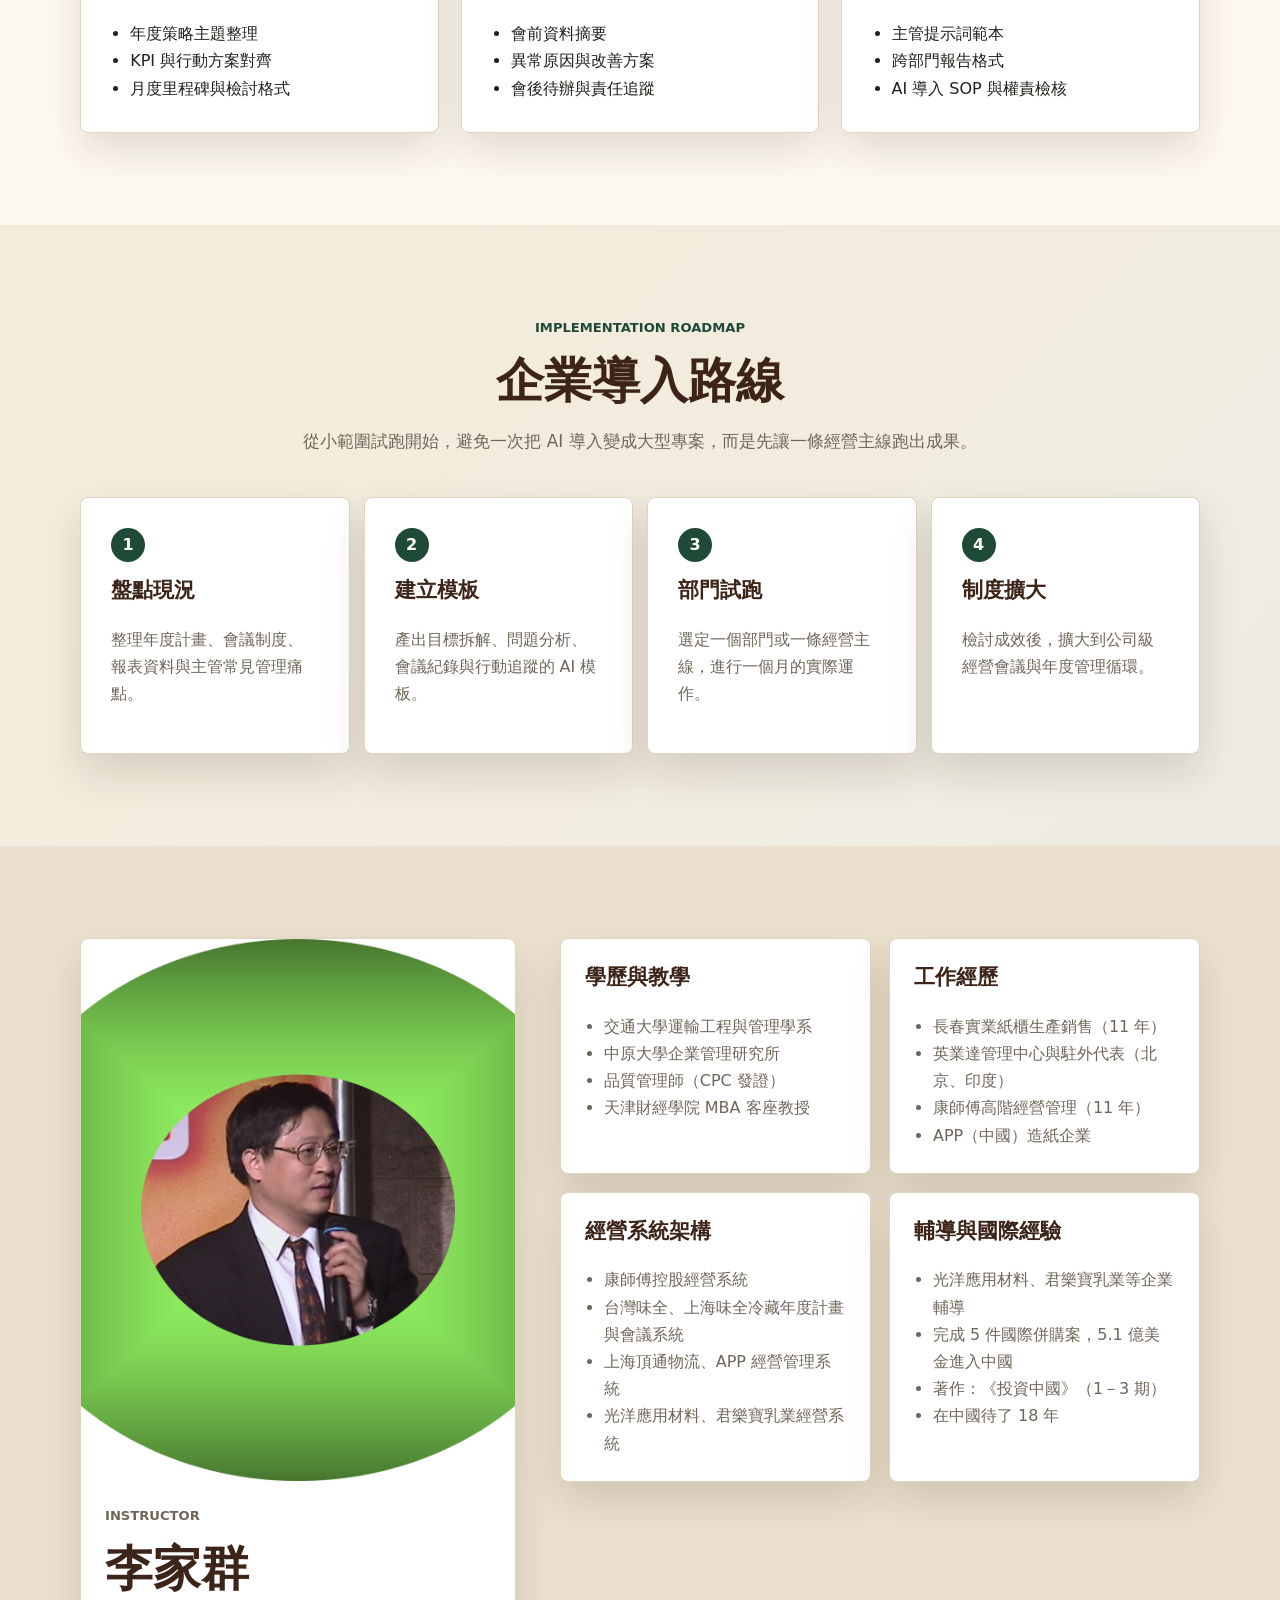
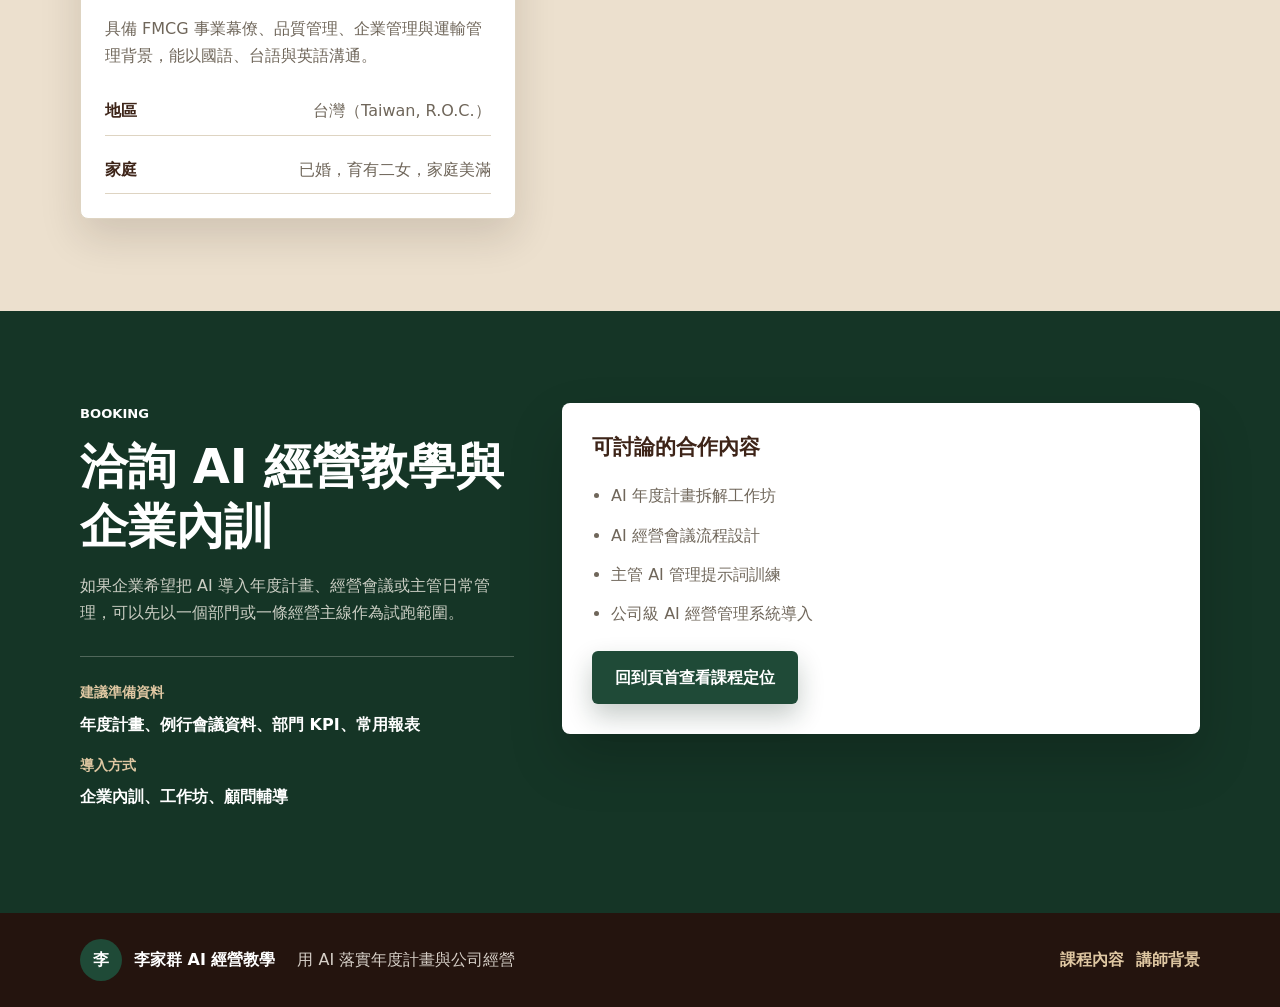
==== commit c176082d: "Bold course takeaway copy" ====
--- a/index.html
+++ b/index.html
@@ -776,7 +776,7 @@
         <div class="section-heading align-left">
           <p class="eyebrow">Featured Course</p>
           <h2>AI 年度計畫與公司經營實作課</h2>
-          <p>「可以帶回公司使用」為核心：每個單元都對應一個管理場景、一份產出文件與一組可重複使用的 AI 提示詞。</p>
+          <p><strong>「可以帶回公司使用」為核心：每個單元都對應一個管理場景、一份產出文件與一組可重複使用的 AI 提示詞。</strong></p>
         </div>
 
         <article class="course-card">
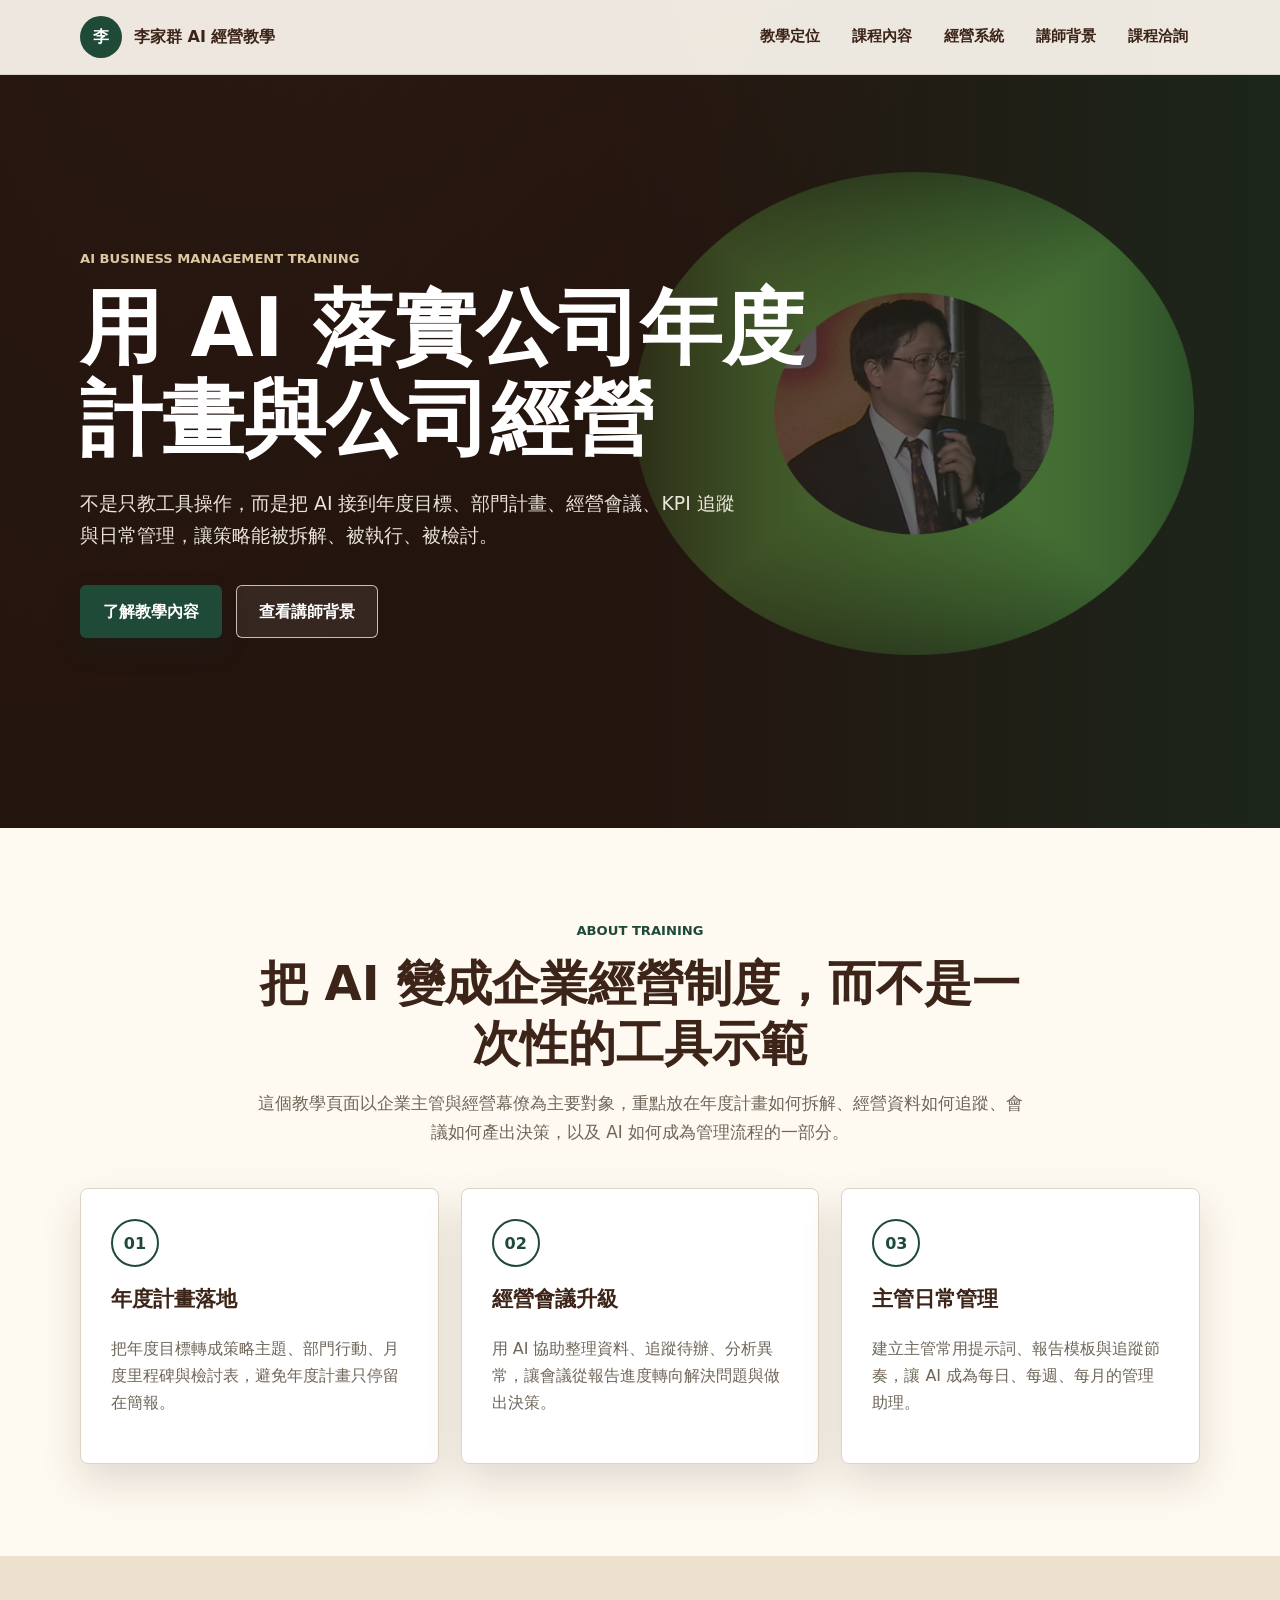
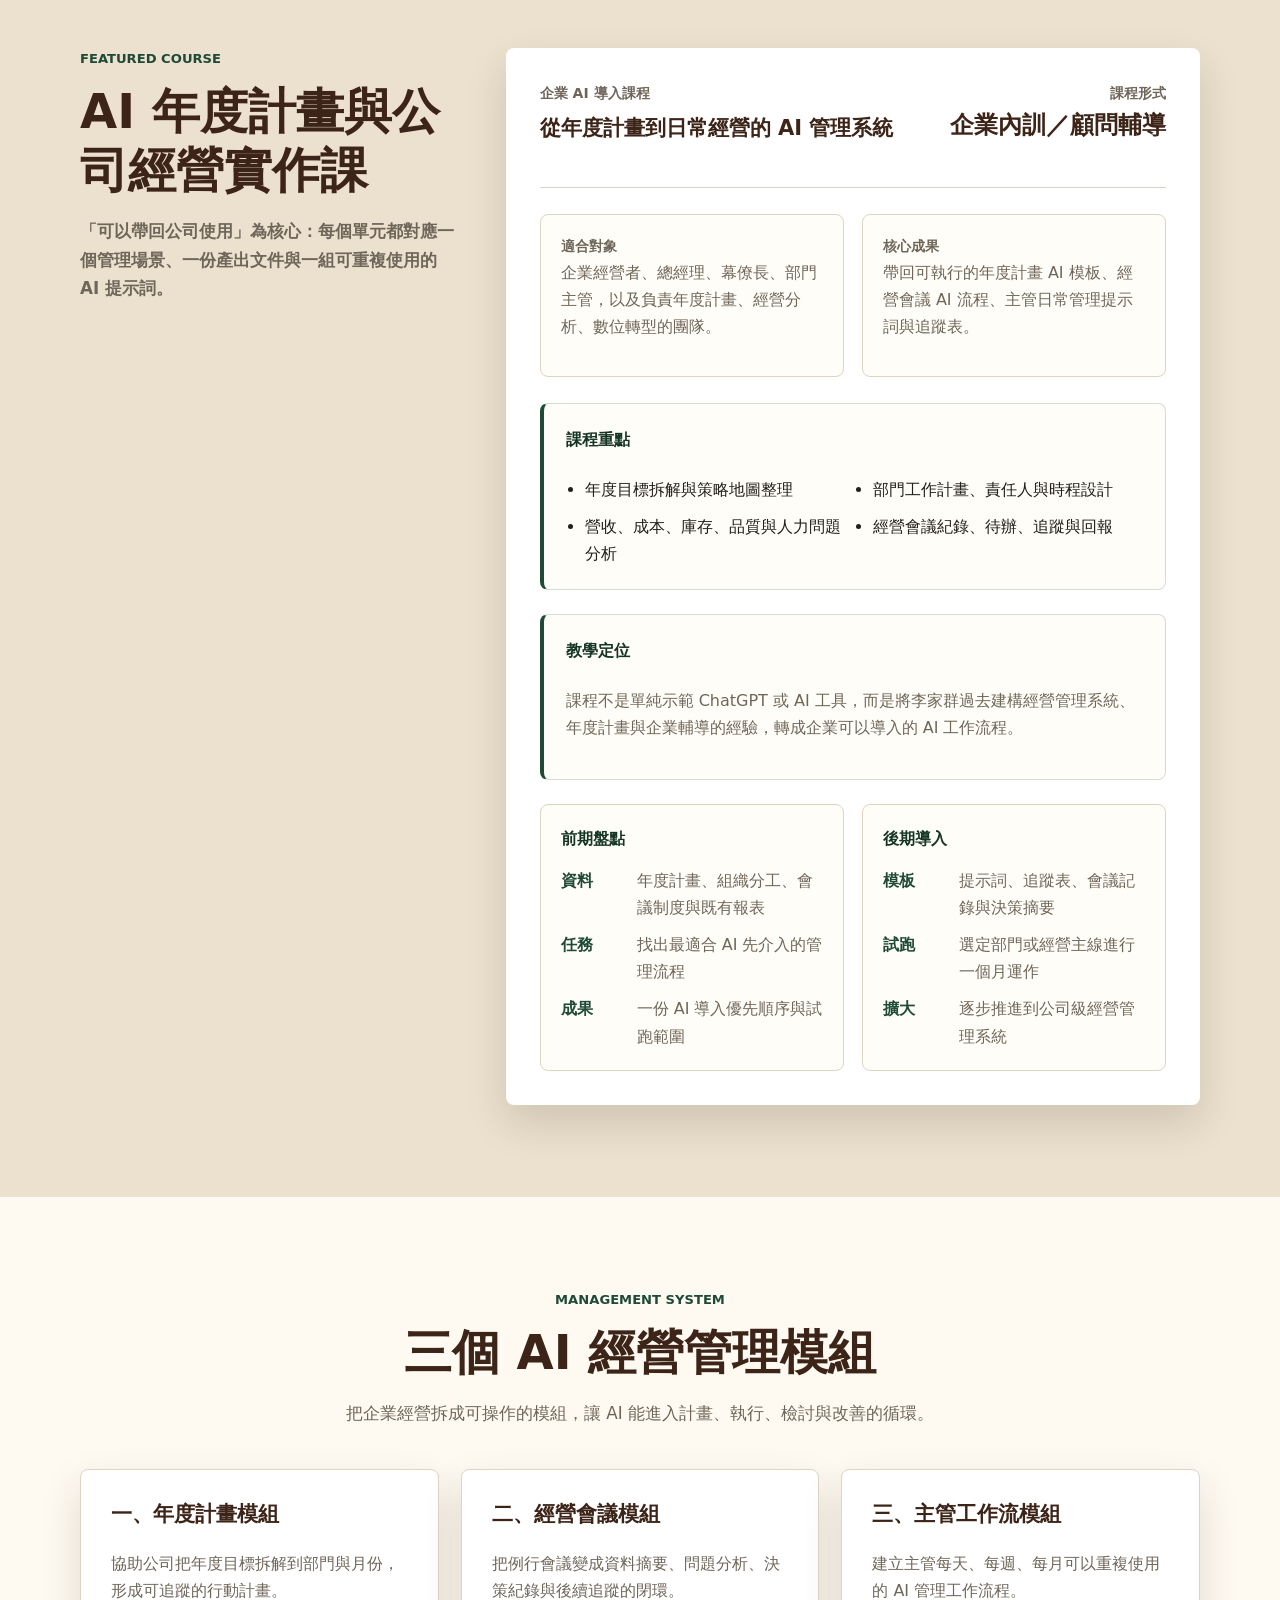
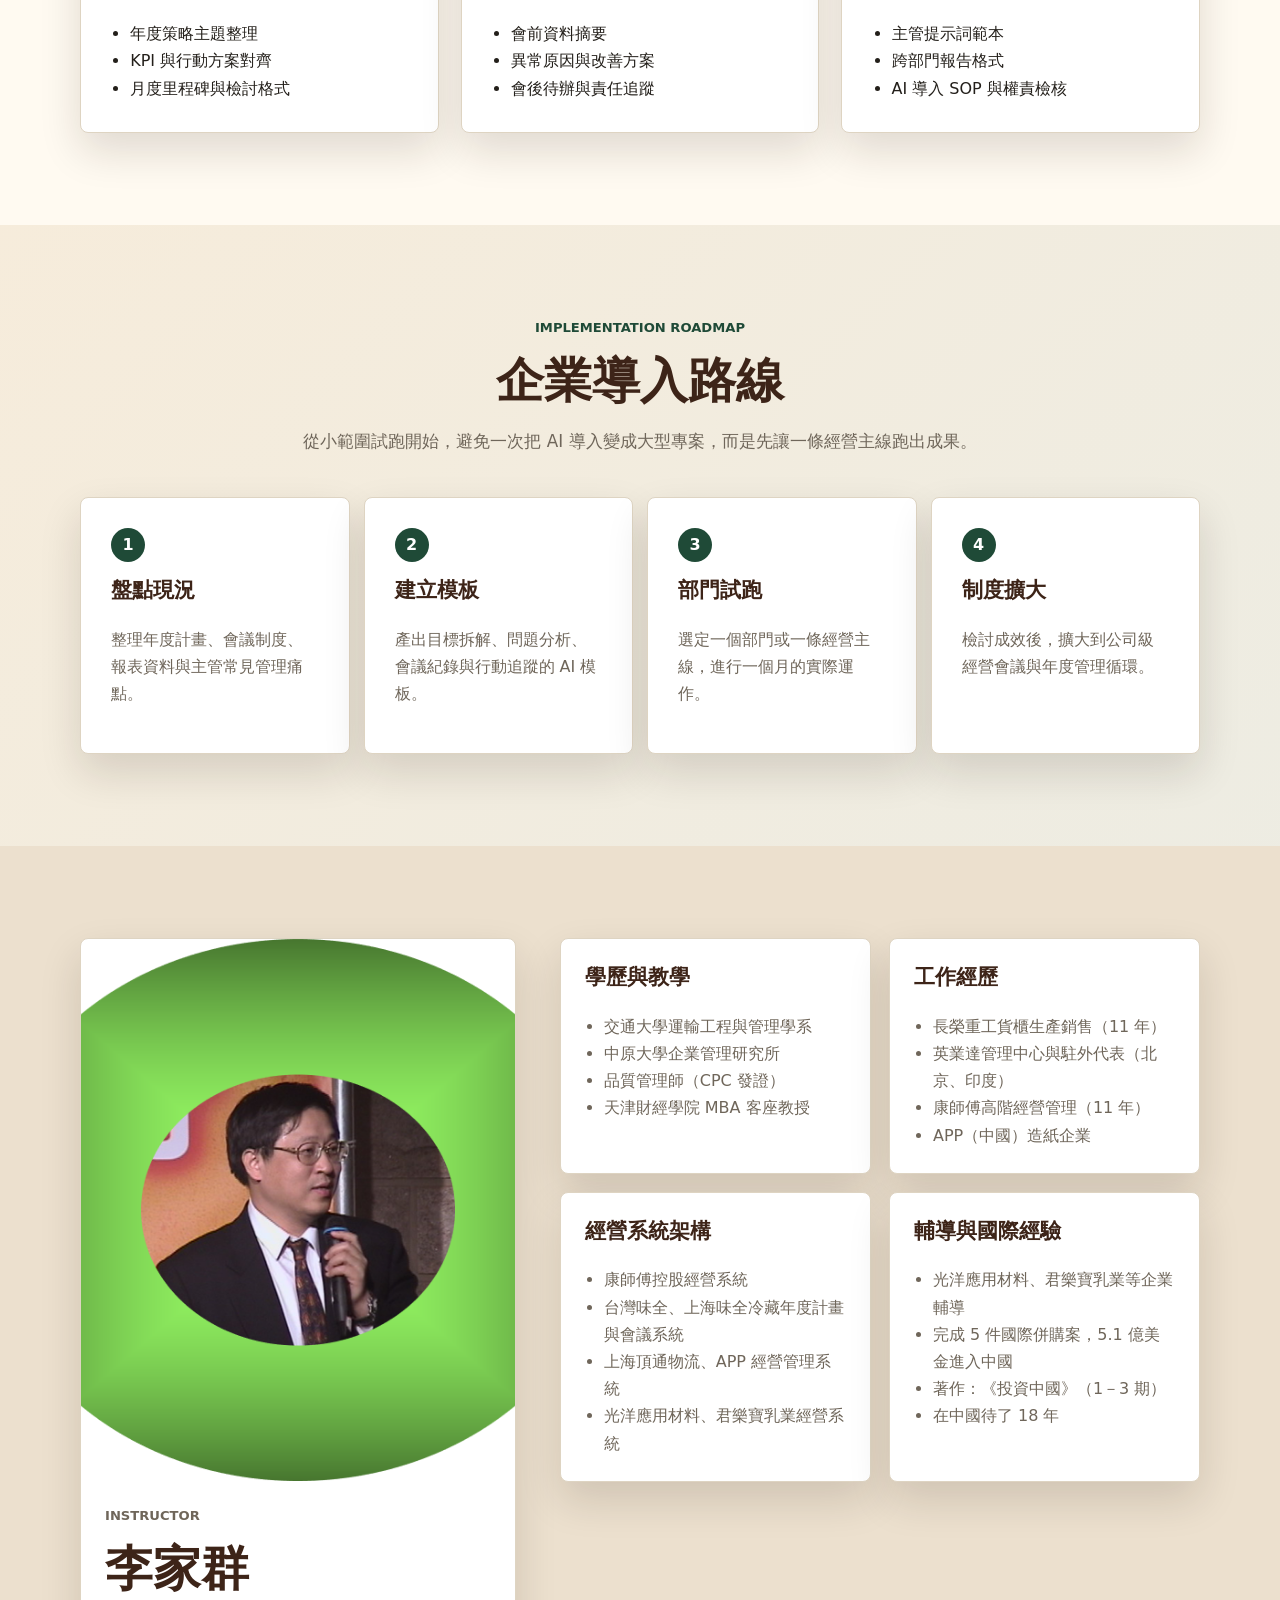
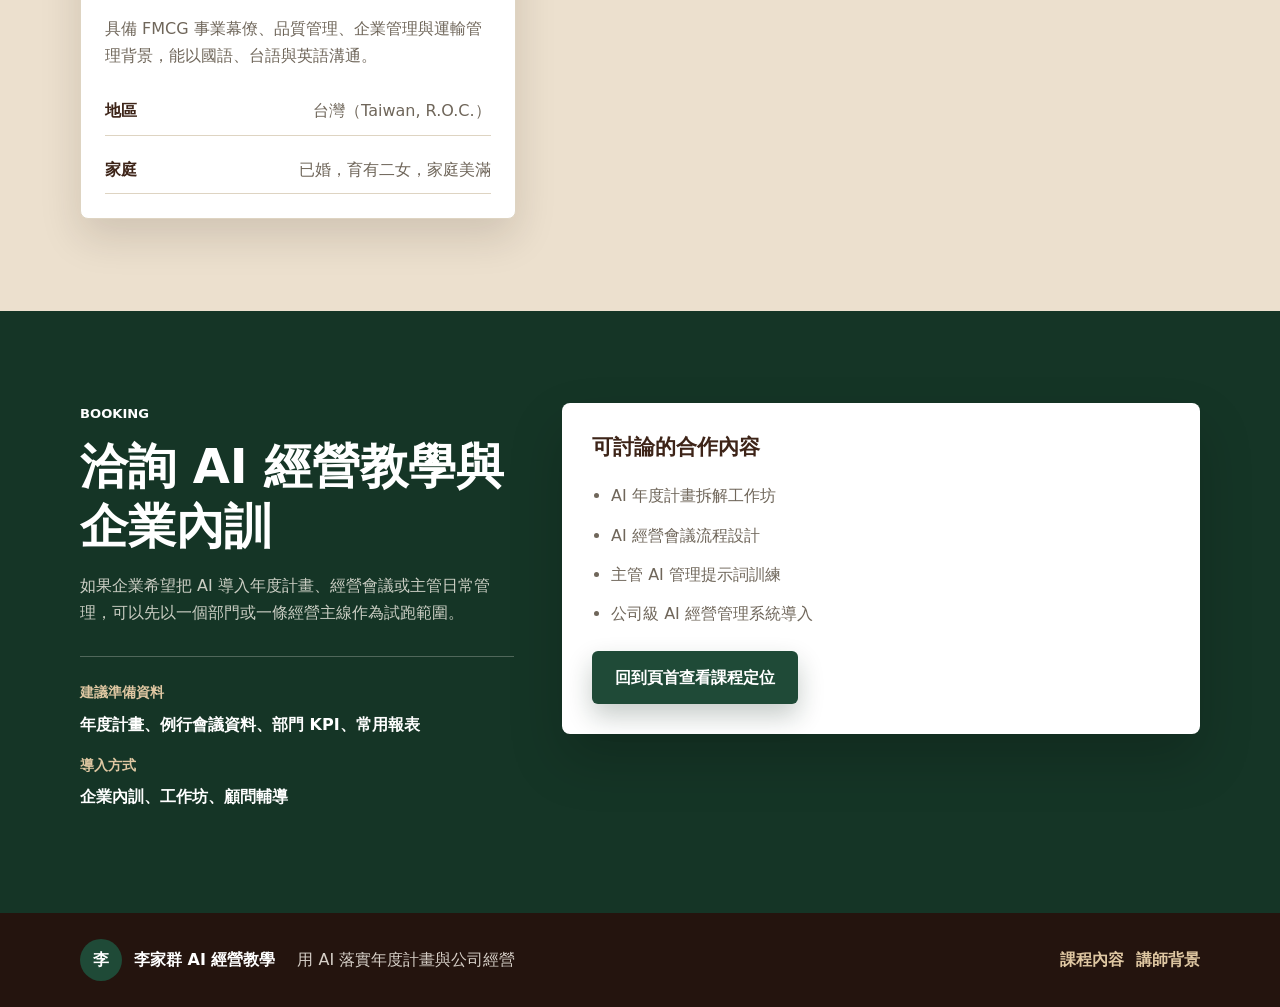
==== commit 50ffbb3e: "Update Changrong Heavy Industries experience" ====
--- a/index.html
+++ b/index.html
@@ -934,7 +934,7 @@
           <article class="experience-card">
             <h3>工作經歷</h3>
             <ul>
-              <li>長春實業紙櫃生產銷售（11 年）</li>
+              <li>長榮重工貨櫃生產銷售（11 年）</li>
               <li>英業達管理中心與駐外代表（北京、印度）</li>
               <li>康師傅高階經營管理（11 年）</li>
               <li>APP（中國）造紙企業</li>
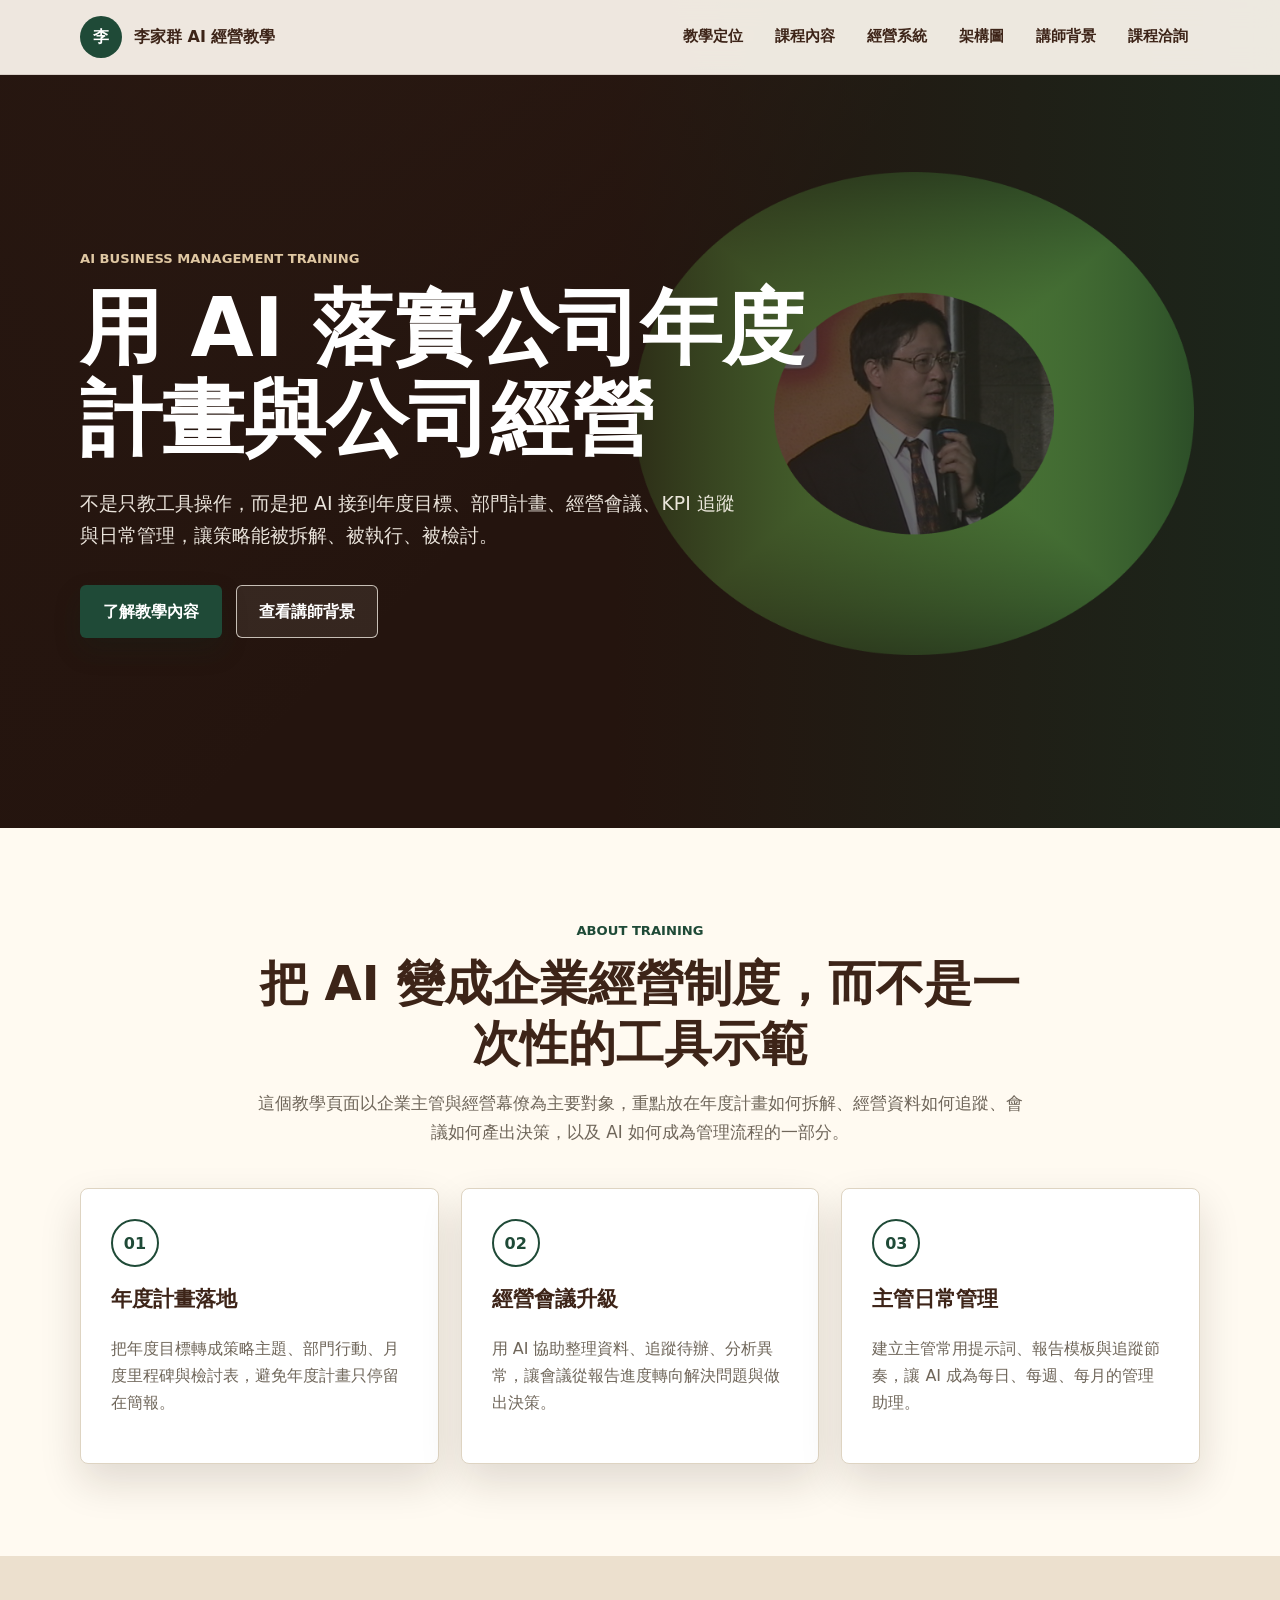
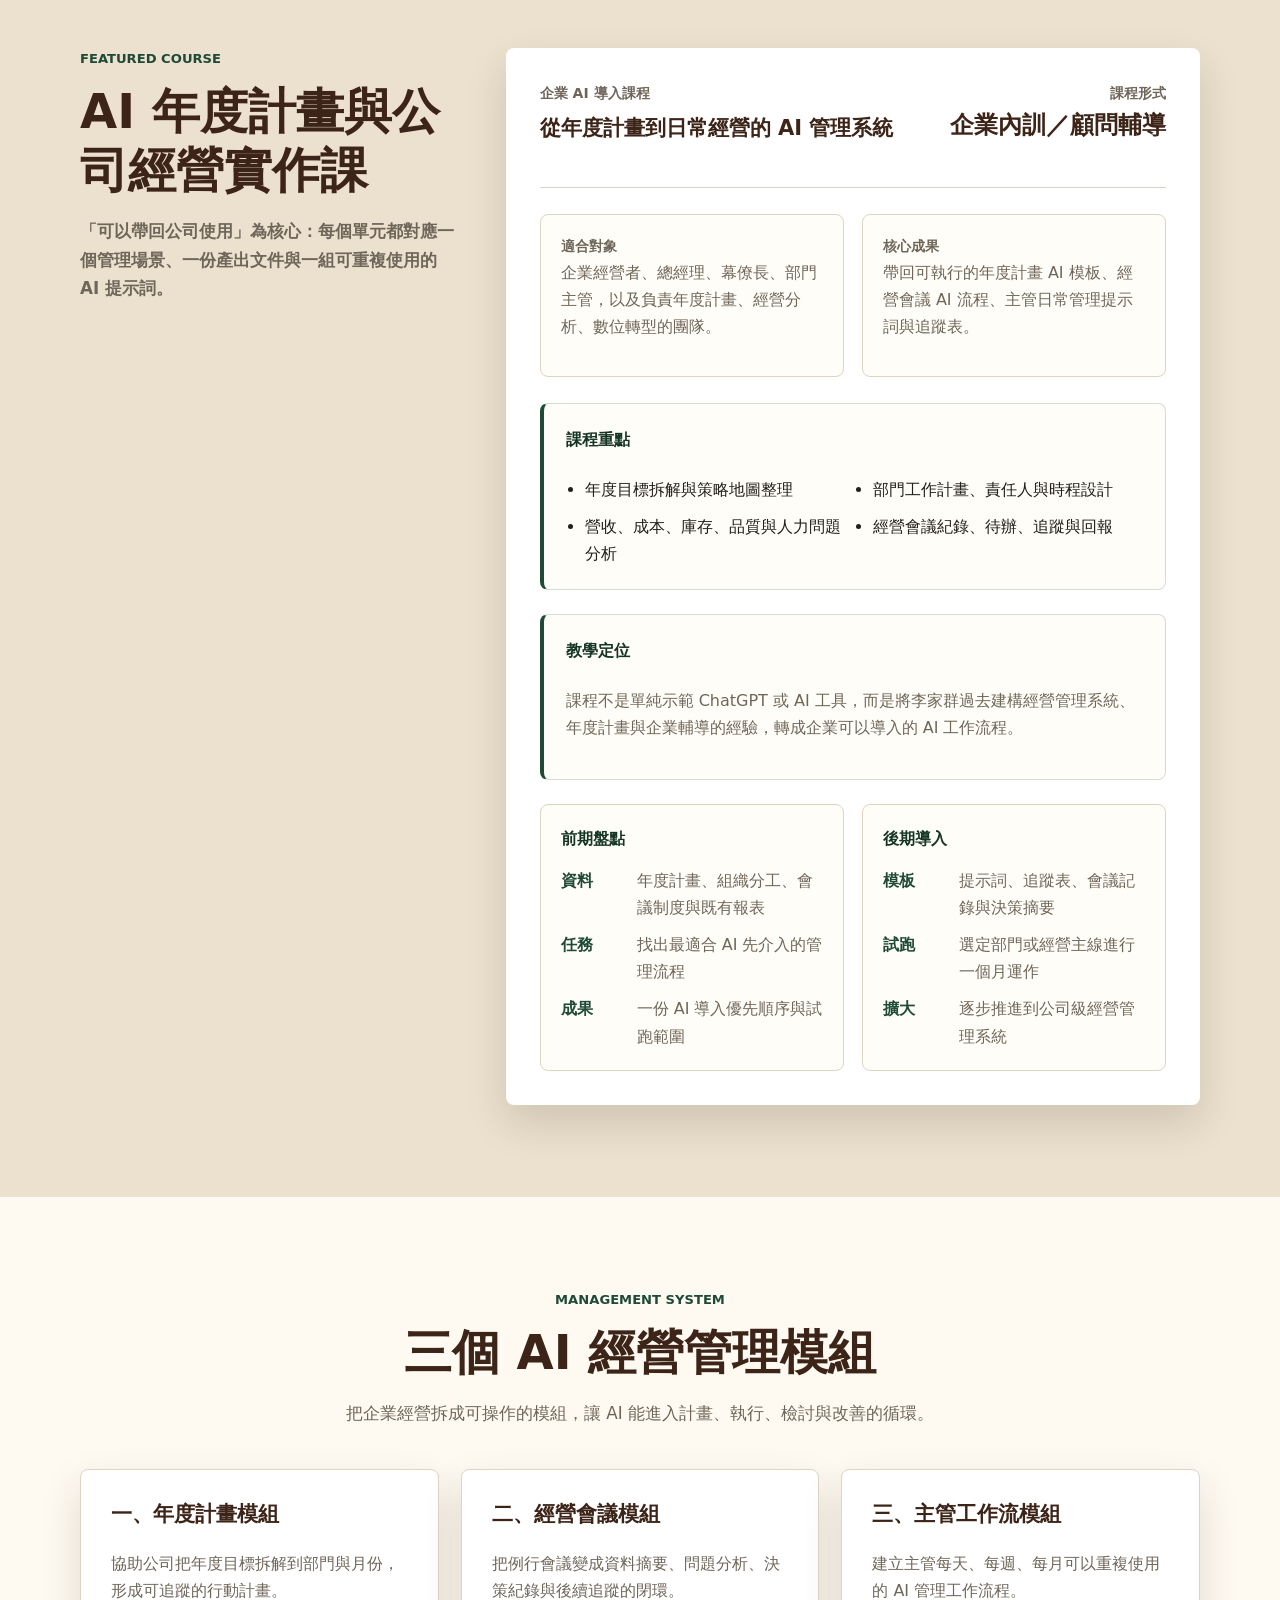
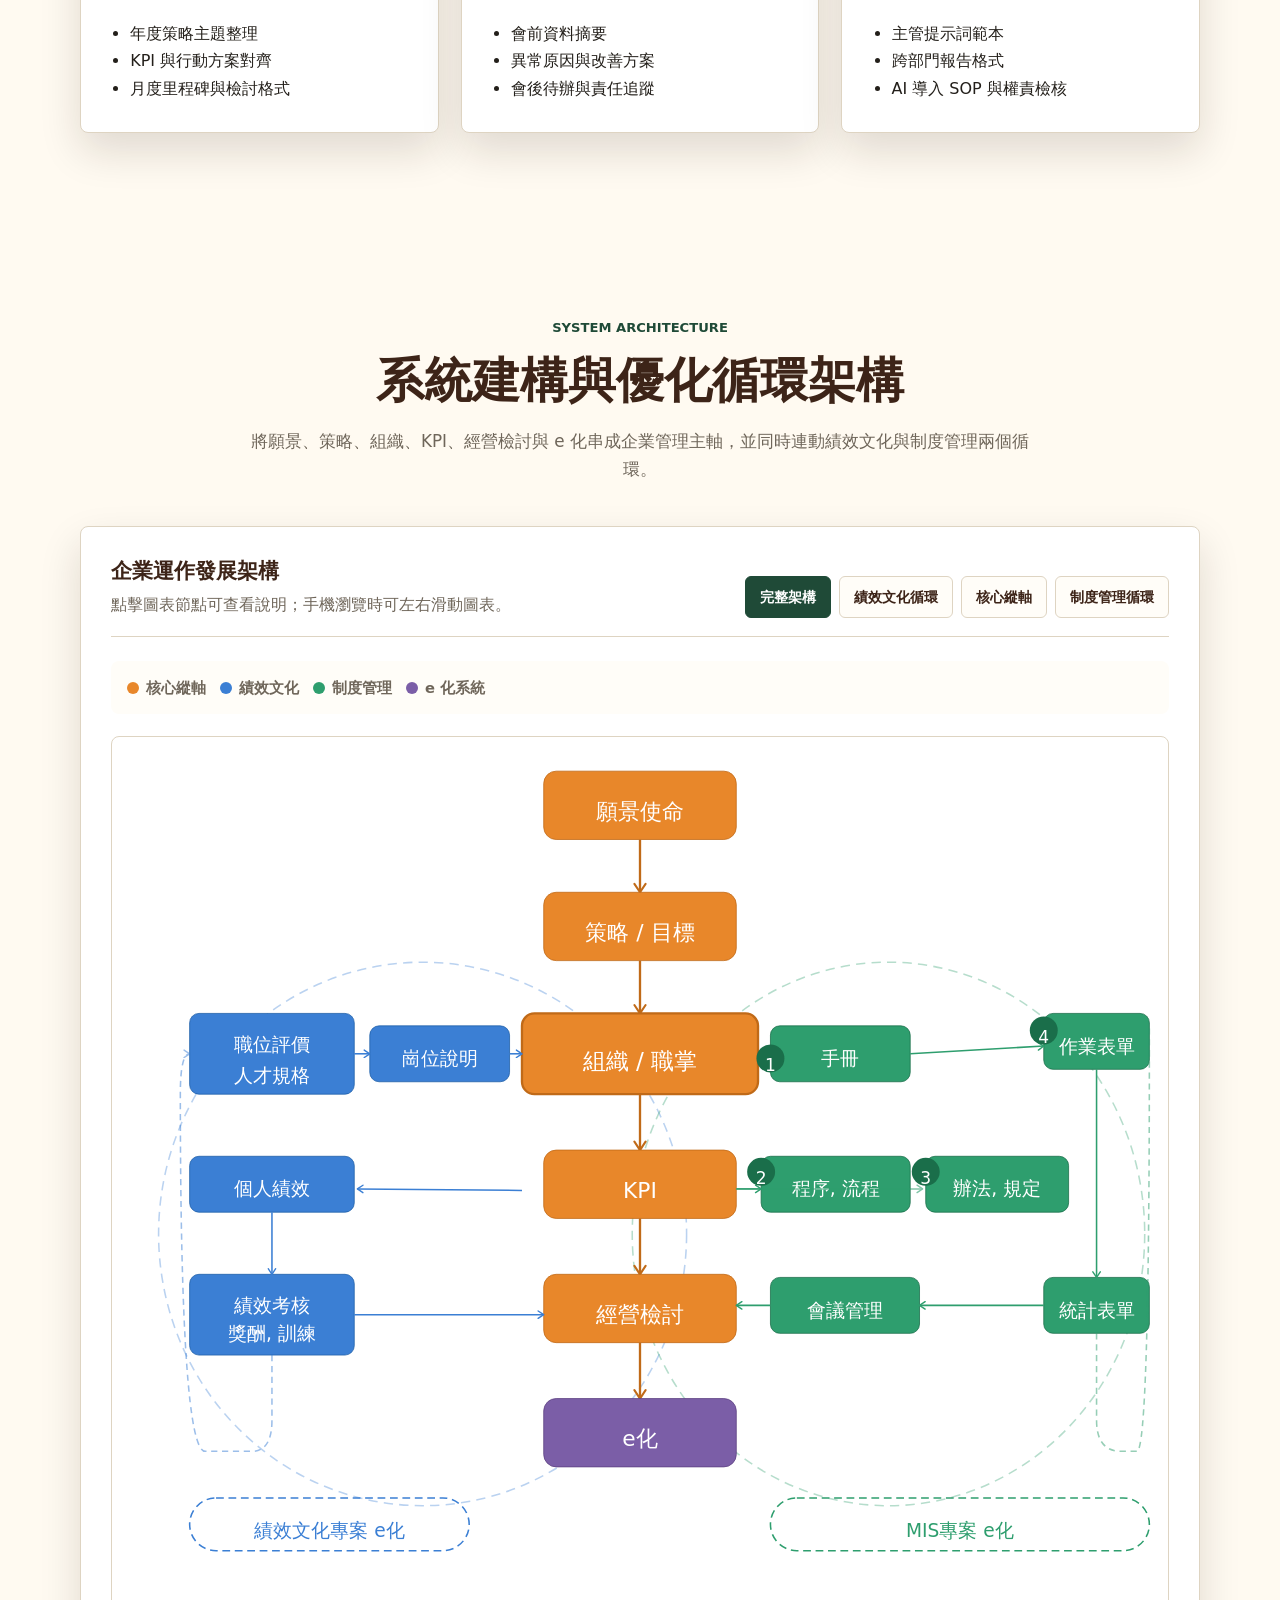
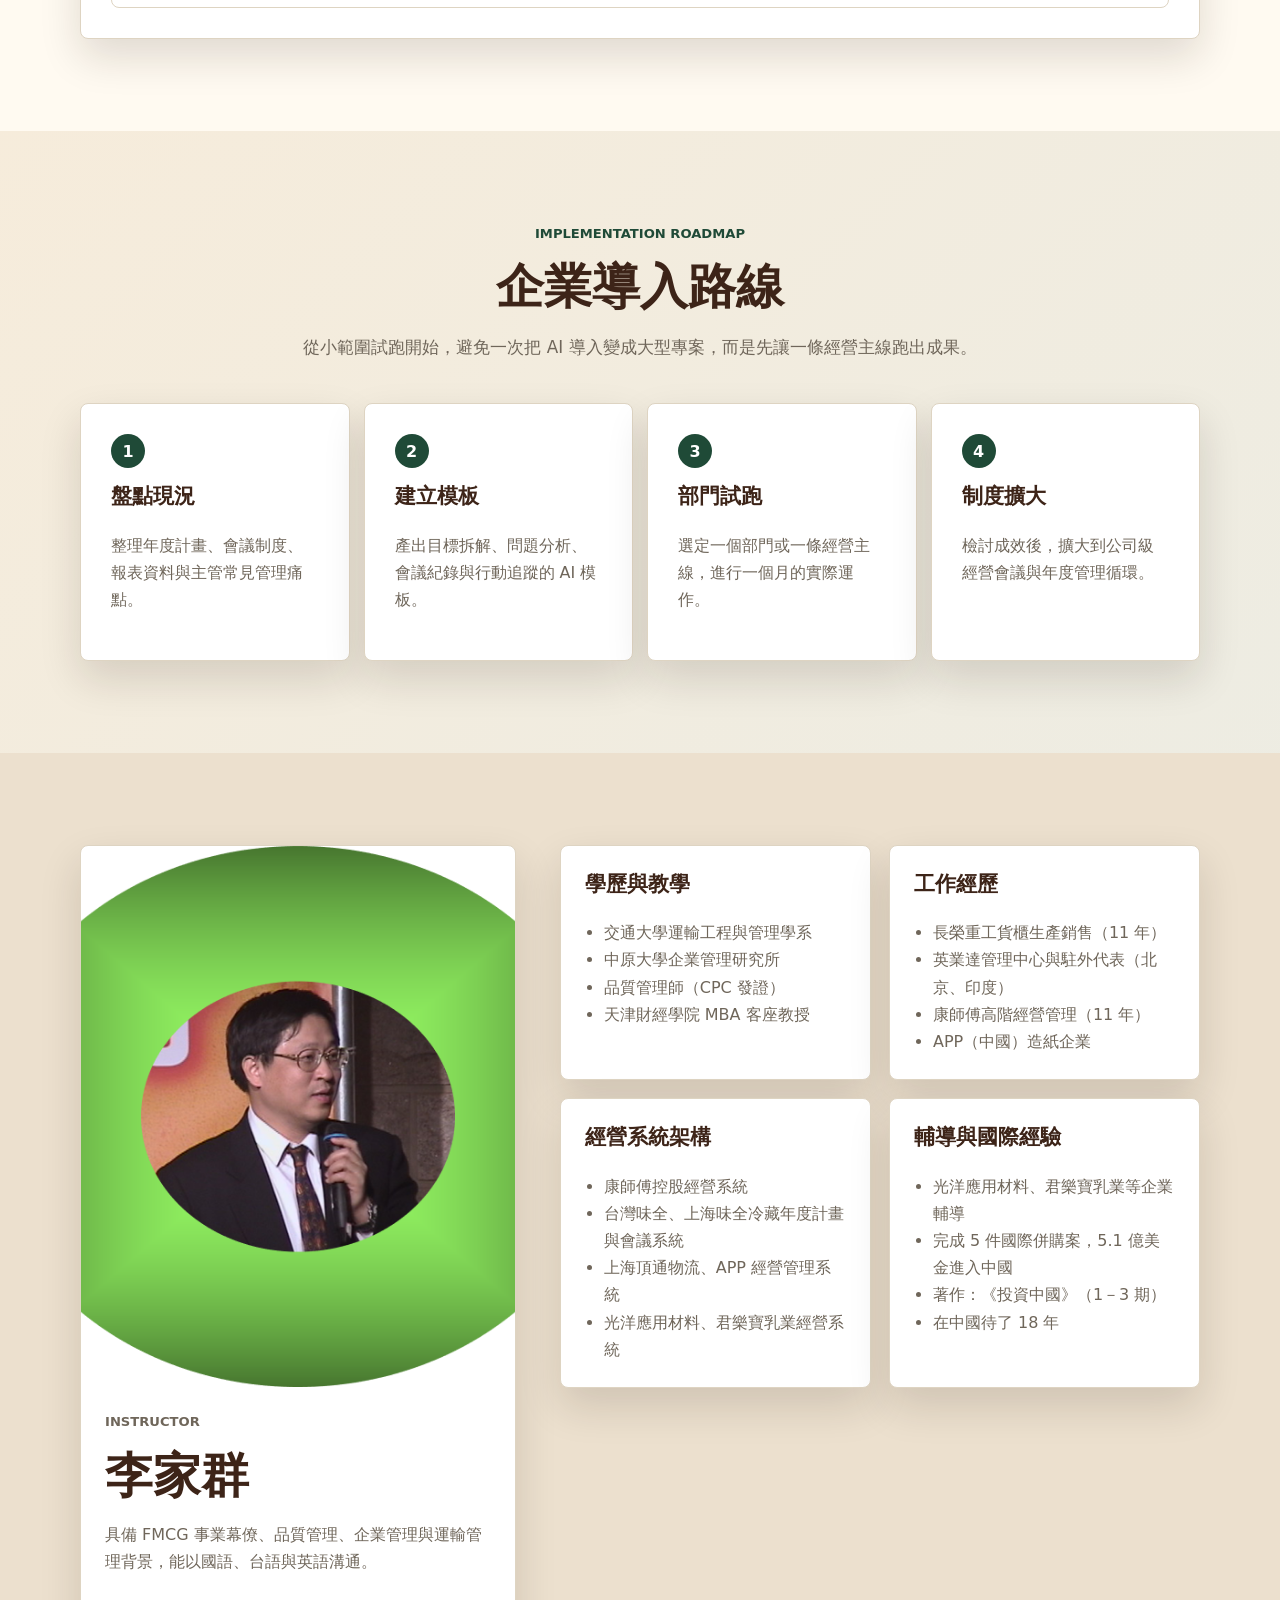
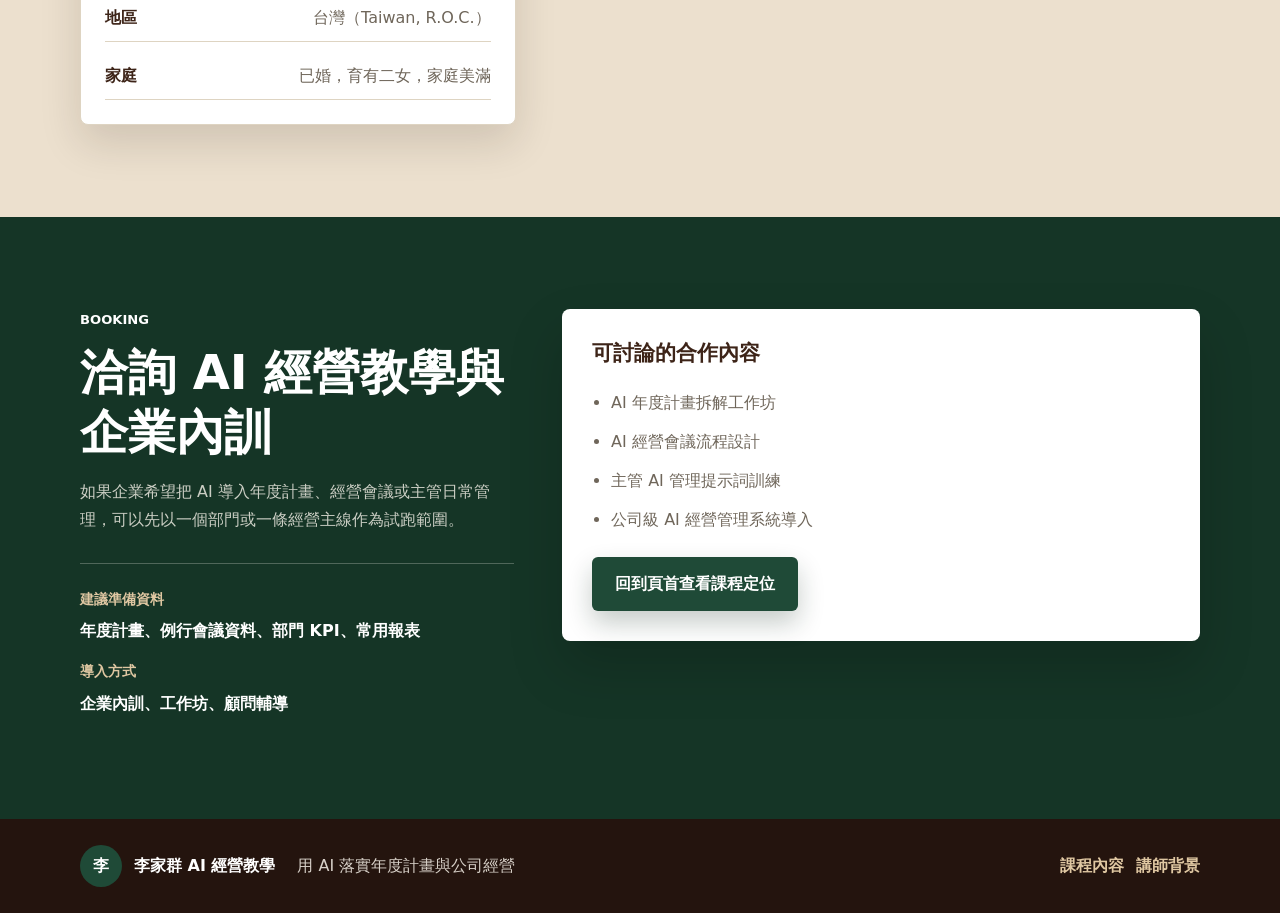
==== commit 2af7e273: "Add management architecture section" ====
--- a/index.html
+++ b/index.html
@@ -441,6 +441,185 @@
       background: var(--white);
     }
 
+    .architecture-section {
+      background: #fffaf1;
+    }
+
+    .architecture-panel {
+      width: min(1120px, 100%);
+      margin: 0 auto;
+      padding: 30px;
+      border: 1px solid var(--line);
+      border-radius: 8px;
+      background: var(--plain-white);
+      box-shadow: var(--shadow);
+    }
+
+    .arch-top {
+      display: grid;
+      grid-template-columns: minmax(0, 1fr) auto;
+      gap: 24px;
+      align-items: end;
+      margin-bottom: 24px;
+      padding-bottom: 18px;
+      border-bottom: 1px solid var(--line);
+    }
+
+    .arch-top h3 {
+      margin-bottom: 6px;
+    }
+
+    .arch-top p {
+      margin: 0;
+      color: var(--muted);
+    }
+
+    .arch-tabs {
+      display: flex;
+      flex-wrap: wrap;
+      gap: 8px;
+      justify-content: flex-end;
+    }
+
+    .arch-tab {
+      min-height: 38px;
+      padding: 8px 14px;
+      border: 1px solid var(--line);
+      border-radius: 6px;
+      background: #fffdf8;
+      color: var(--walnut);
+      font: inherit;
+      font-size: 0.9rem;
+      font-weight: 900;
+      cursor: pointer;
+    }
+
+    .arch-tab:hover,
+    .arch-tab:focus-visible {
+      border-color: var(--forest);
+      outline: none;
+    }
+
+    .arch-tab.active {
+      color: var(--plain-white);
+      border-color: var(--forest);
+      background: var(--forest);
+    }
+
+    .arch-legend {
+      display: flex;
+      flex-wrap: wrap;
+      gap: 14px;
+      margin-bottom: 22px;
+      padding: 14px 16px;
+      border-radius: 8px;
+      background: #fffdf8;
+      color: var(--muted);
+      font-size: 0.92rem;
+      font-weight: 800;
+    }
+
+    .arch-legend span {
+      display: inline-flex;
+      align-items: center;
+      gap: 7px;
+    }
+
+    .arch-legend i {
+      width: 12px;
+      height: 12px;
+      border-radius: 50%;
+    }
+
+    .arch-canvas {
+      width: 100%;
+      overflow-x: auto;
+      border: 1px solid var(--line);
+      border-radius: 8px;
+      background: #ffffff;
+    }
+
+    .arch-canvas svg {
+      display: block;
+      width: 100%;
+      min-width: 680px;
+      height: auto;
+    }
+
+    .arch-node {
+      cursor: pointer;
+    }
+
+    .arch-node rect,
+    .arch-node path {
+      transition: opacity 0.2s ease, filter 0.2s ease;
+    }
+
+    .arch-node:hover rect,
+    .arch-node:focus rect {
+      filter: drop-shadow(0 3px 6px rgba(36, 20, 14, 0.18));
+      opacity: 0.92;
+    }
+
+    .arch-detail {
+      display: none;
+      margin-top: 22px;
+      padding: 22px;
+      border: 1px solid rgba(31, 74, 55, 0.18);
+      border-left: 4px solid var(--forest);
+      border-radius: 8px;
+      background: #fffdf8;
+    }
+
+    .arch-detail.visible {
+      display: block;
+    }
+
+    .arch-detail-head {
+      display: flex;
+      justify-content: space-between;
+      gap: 18px;
+      align-items: start;
+      margin-bottom: 10px;
+    }
+
+    .arch-detail h3 {
+      margin-bottom: 0;
+    }
+
+    .arch-detail p {
+      color: var(--muted);
+    }
+
+    .arch-close {
+      padding: 6px 10px;
+      border: 1px solid var(--line);
+      border-radius: 6px;
+      background: var(--plain-white);
+      color: var(--muted);
+      font: inherit;
+      font-size: 0.85rem;
+      font-weight: 800;
+      cursor: pointer;
+    }
+
+    .arch-tags {
+      display: flex;
+      flex-wrap: wrap;
+      gap: 8px;
+      margin-top: 14px;
+    }
+
+    .arch-tags span {
+      padding: 6px 10px;
+      border: 1px solid var(--line);
+      border-radius: 999px;
+      background: var(--plain-white);
+      color: var(--forest-dark);
+      font-size: 0.85rem;
+      font-weight: 800;
+    }
+
     .roadmap-section {
       background: linear-gradient(135deg, rgba(223, 199, 162, 0.28), rgba(31, 74, 55, 0.08));
     }
@@ -634,8 +813,13 @@
       .feature-grid,
       .course-layout,
       .booking-layout,
-      .profile-layout {
+      .profile-layout,
+      .arch-top {
         grid-template-columns: 1fr;
+      }
+
+      .arch-tabs {
+        justify-content: flex-start;
       }
 
       .system-grid,
@@ -687,10 +871,16 @@
       .course-card,
       .feature-card,
       .system-card,
+      .architecture-panel,
       .booking-panel,
       .experience-card,
       .roadmap-card {
         padding: 22px;
+      }
+
+      .arch-canvas {
+        margin-inline: -10px;
+        width: calc(100% + 20px);
       }
 
       .course-top {
@@ -727,6 +917,7 @@
         <a href="#about">教學定位</a>
         <a href="#course">課程內容</a>
         <a href="#system">經營系統</a>
+        <a href="#architecture">架構圖</a>
         <a href="#profile">講師背景</a>
         <a href="#booking">課程洽詢</a>
       </div>
@@ -873,6 +1064,170 @@
             <li>AI 導入 SOP 與權責檢核</li>
           </ul>
         </article>
+      </div>
+    </section>
+
+    <section id="architecture" class="section architecture-section">
+      <div class="section-heading">
+        <p class="eyebrow">System Architecture</p>
+        <h2>系統建構與優化循環架構</h2>
+        <p>將願景、策略、組織、KPI、經營檢討與 e 化串成企業管理主軸，並同時連動績效文化與制度管理兩個循環。</p>
+      </div>
+
+      <div class="architecture-panel">
+        <div class="arch-top">
+          <div>
+            <h3>企業運作發展架構</h3>
+            <p>點擊圖表節點可查看說明；手機瀏覽時可左右滑動圖表。</p>
+          </div>
+          <div class="arch-tabs" aria-label="架構圖檢視切換">
+            <button class="arch-tab active" type="button" data-arch-view="all">完整架構</button>
+            <button class="arch-tab" type="button" data-arch-view="left">績效文化循環</button>
+            <button class="arch-tab" type="button" data-arch-view="center">核心縱軸</button>
+            <button class="arch-tab" type="button" data-arch-view="right">制度管理循環</button>
+          </div>
+        </div>
+
+        <div class="arch-legend">
+          <span><i style="background:#E8872A"></i>核心縱軸</span>
+          <span><i style="background:#3B7FD4"></i>績效文化</span>
+          <span><i style="background:#2E9E6E"></i>制度管理</span>
+          <span><i style="background:#7B5EA7"></i>e 化系統</span>
+        </div>
+
+        <div class="arch-canvas">
+          <svg viewBox="0 0 680 560" role="img" aria-labelledby="arch-title arch-desc">
+            <title id="arch-title">系統建構與優化循環架構圖</title>
+            <desc id="arch-desc">企業管理系統雙循環架構，包含核心縱軸、績效文化循環與制度管理循環。</desc>
+            <defs>
+              <marker id="arch-arr" viewBox="0 0 10 10" refX="8" refY="5" markerWidth="6" markerHeight="6" orient="auto-start-reverse">
+                <path d="M2 1L8 5L2 9" fill="none" stroke="context-stroke" stroke-width="1.5" stroke-linecap="round" stroke-linejoin="round"/>
+              </marker>
+            </defs>
+
+            <ellipse cx="200" cy="320" rx="170" ry="175" fill="none" stroke="#3B7FD4" stroke-width="1" stroke-dasharray="6 4" opacity="0.35"/>
+            <ellipse cx="500" cy="320" rx="165" ry="175" fill="none" stroke="#2E9E6E" stroke-width="1" stroke-dasharray="6 4" opacity="0.35"/>
+
+            <g class="arch-node" id="arch-n-vision" data-arch-id="vision" tabindex="0">
+              <rect x="278" y="22" width="124" height="44" rx="8" fill="#E8872A" stroke="#C06A18" stroke-width="0.5"/>
+              <text font-size="14" font-weight="500" fill="#fff" x="340" y="48" text-anchor="middle" dominant-baseline="central">願景使命</text>
+            </g>
+            <line x1="340" y1="66" x2="340" y2="100" stroke="#C06A18" stroke-width="1.5" marker-end="url(#arch-arr)"/>
+
+            <g class="arch-node" id="arch-n-strategy" data-arch-id="strategy" tabindex="0">
+              <rect x="278" y="100" width="124" height="44" rx="8" fill="#E8872A" stroke="#C06A18" stroke-width="0.5"/>
+              <text font-size="14" font-weight="500" fill="#fff" x="340" y="126" text-anchor="middle" dominant-baseline="central">策略 / 目標</text>
+            </g>
+            <line x1="340" y1="144" x2="340" y2="178" stroke="#C06A18" stroke-width="1.5" marker-end="url(#arch-arr)"/>
+
+            <g class="arch-node" id="arch-n-org" data-arch-id="org" tabindex="0">
+              <rect x="264" y="178" width="152" height="52" rx="8" fill="#E8872A" stroke="#C06A18" stroke-width="1.5"/>
+              <text font-size="15" font-weight="500" fill="#fff" x="340" y="208" text-anchor="middle" dominant-baseline="central">組織 / 職掌</text>
+            </g>
+            <line x1="340" y1="230" x2="340" y2="266" stroke="#C06A18" stroke-width="1.5" marker-end="url(#arch-arr)"/>
+
+            <g class="arch-node" id="arch-n-kpi" data-arch-id="kpi" tabindex="0">
+              <rect x="278" y="266" width="124" height="44" rx="8" fill="#E8872A" stroke="#C06A18" stroke-width="0.5"/>
+              <text font-size="14" font-weight="500" fill="#fff" x="340" y="292" text-anchor="middle" dominant-baseline="central">KPI</text>
+            </g>
+            <line x1="340" y1="310" x2="340" y2="346" stroke="#C06A18" stroke-width="1.5" marker-end="url(#arch-arr)"/>
+
+            <g class="arch-node" id="arch-n-review" data-arch-id="review" tabindex="0">
+              <rect x="278" y="346" width="124" height="44" rx="8" fill="#E8872A" stroke="#C06A18" stroke-width="0.5"/>
+              <text font-size="14" font-weight="500" fill="#fff" x="340" y="372" text-anchor="middle" dominant-baseline="central">經營檢討</text>
+            </g>
+            <line x1="340" y1="390" x2="340" y2="426" stroke="#C06A18" stroke-width="1.5" marker-end="url(#arch-arr)"/>
+
+            <g class="arch-node" id="arch-n-etech" data-arch-id="etech" tabindex="0">
+              <rect x="278" y="426" width="124" height="44" rx="8" fill="#7B5EA7" stroke="#5C4080" stroke-width="0.5"/>
+              <text font-size="14" font-weight="500" fill="#fff" x="340" y="452" text-anchor="middle" dominant-baseline="central">e化</text>
+            </g>
+
+            <g class="arch-node" id="arch-n-talent" data-arch-id="talent" tabindex="0">
+              <rect x="50" y="178" width="106" height="52" rx="6" fill="#3B7FD4" stroke="#1E5FA8" stroke-width="0.5"/>
+              <text font-size="12" font-weight="500" fill="#fff" x="103" y="198" text-anchor="middle" dominant-baseline="central">職位評價</text>
+              <text font-size="12" font-weight="500" fill="#fff" x="103" y="218" text-anchor="middle" dominant-baseline="central">人才規格</text>
+            </g>
+            <g class="arch-node" id="arch-n-jobdesc" data-arch-id="jobdesc" tabindex="0">
+              <rect x="166" y="186" width="90" height="36" rx="6" fill="#3B7FD4" stroke="#1E5FA8" stroke-width="0.5"/>
+              <text font-size="12" font-weight="500" fill="#fff" x="211" y="207" text-anchor="middle" dominant-baseline="central">崗位說明</text>
+            </g>
+            <g class="arch-node" id="arch-n-perf" data-arch-id="perf" tabindex="0">
+              <rect x="50" y="270" width="106" height="36" rx="6" fill="#3B7FD4" stroke="#1E5FA8" stroke-width="0.5"/>
+              <text font-size="12" font-weight="500" fill="#fff" x="103" y="291" text-anchor="middle" dominant-baseline="central">個人績效</text>
+            </g>
+            <g class="arch-node" id="arch-n-reward" data-arch-id="reward" tabindex="0">
+              <rect x="50" y="346" width="106" height="52" rx="6" fill="#3B7FD4" stroke="#1E5FA8" stroke-width="0.5"/>
+              <text font-size="12" font-weight="500" fill="#fff" x="103" y="366" text-anchor="middle" dominant-baseline="central">績效考核</text>
+              <text font-size="12" font-weight="500" fill="#fff" x="103" y="384" text-anchor="middle" dominant-baseline="central">獎酬, 訓練</text>
+            </g>
+            <g class="arch-node" id="arch-n-perf-e" data-arch-id="perf-e" tabindex="0">
+              <rect x="50" y="490" width="180" height="34" rx="17" fill="none" stroke="#3B7FD4" stroke-width="1" stroke-dasharray="5 3"/>
+              <text font-size="12" fill="#3B7FD4" x="140" y="511" text-anchor="middle" dominant-baseline="central">績效文化專案 e化</text>
+            </g>
+            <line x1="156" y1="204" x2="166" y2="204" stroke="#3B7FD4" stroke-width="1" marker-end="url(#arch-arr)"/>
+            <line x1="256" y1="204" x2="264" y2="204" stroke="#3B7FD4" stroke-width="1" marker-end="url(#arch-arr)"/>
+            <line x1="264" y1="292" x2="158" y2="291" stroke="#3B7FD4" stroke-width="1" marker-end="url(#arch-arr)"/>
+            <line x1="103" y1="306" x2="103" y2="346" stroke="#3B7FD4" stroke-width="1" marker-end="url(#arch-arr)"/>
+            <line x1="156" y1="372" x2="278" y2="372" stroke="#3B7FD4" stroke-width="1" marker-end="url(#arch-arr)"/>
+            <path d="M103 398 L103 440 Q103 460 90 460 L60 460 Q44 460 44 230 Q44 204 50 204" fill="none" stroke="#3B7FD4" stroke-width="1" stroke-dasharray="4 3" marker-end="url(#arch-arr)" opacity="0.5"/>
+
+            <g class="arch-node" id="arch-n-manual" data-arch-id="manual" tabindex="0">
+              <rect x="424" y="186" width="90" height="36" rx="6" fill="#2E9E6E" stroke="#1A6E4A" stroke-width="0.5"/>
+              <text font-size="12" font-weight="500" fill="#fff" x="469" y="207" text-anchor="middle" dominant-baseline="central">手冊</text>
+            </g>
+            <g class="arch-node" id="arch-n-process" data-arch-id="process" tabindex="0">
+              <rect x="418" y="270" width="96" height="36" rx="6" fill="#2E9E6E" stroke="#1A6E4A" stroke-width="0.5"/>
+              <text font-size="12" font-weight="500" fill="#fff" x="466" y="291" text-anchor="middle" dominant-baseline="central">程序, 流程</text>
+            </g>
+            <g class="arch-node" id="arch-n-policy" data-arch-id="policy" tabindex="0">
+              <rect x="524" y="270" width="92" height="36" rx="6" fill="#2E9E6E" stroke="#1A6E4A" stroke-width="0.5"/>
+              <text font-size="12" font-weight="500" fill="#fff" x="570" y="291" text-anchor="middle" dominant-baseline="central">辦法, 規定</text>
+            </g>
+            <g class="arch-node" id="arch-n-form" data-arch-id="form" tabindex="0">
+              <rect x="600" y="178" width="68" height="36" rx="6" fill="#2E9E6E" stroke="#1A6E4A" stroke-width="0.5"/>
+              <text font-size="12" font-weight="500" fill="#fff" x="634" y="199" text-anchor="middle" dominant-baseline="central">作業表單</text>
+            </g>
+            <g class="arch-node" id="arch-n-stat" data-arch-id="stat" tabindex="0">
+              <rect x="600" y="348" width="68" height="36" rx="6" fill="#2E9E6E" stroke="#1A6E4A" stroke-width="0.5"/>
+              <text font-size="12" font-weight="500" fill="#fff" x="634" y="369" text-anchor="middle" dominant-baseline="central">統計表單</text>
+            </g>
+            <g class="arch-node" id="arch-n-meeting" data-arch-id="meeting" tabindex="0">
+              <rect x="424" y="348" width="96" height="36" rx="6" fill="#2E9E6E" stroke="#1A6E4A" stroke-width="0.5"/>
+              <text font-size="12" font-weight="500" fill="#fff" x="472" y="369" text-anchor="middle" dominant-baseline="central">會議管理</text>
+            </g>
+            <g class="arch-node" id="arch-n-mis" data-arch-id="mis" tabindex="0">
+              <rect x="424" y="490" width="244" height="34" rx="17" fill="none" stroke="#2E9E6E" stroke-width="1" stroke-dasharray="5 3"/>
+              <text font-size="12" fill="#2E9E6E" x="546" y="511" text-anchor="middle" dominant-baseline="central">MIS專案 e化</text>
+            </g>
+            <line x1="416" y1="204" x2="424" y2="204" stroke="#2E9E6E" stroke-width="1" marker-end="url(#arch-arr)"/>
+            <line x1="514" y1="204" x2="600" y2="199" stroke="#2E9E6E" stroke-width="1" marker-end="url(#arch-arr)"/>
+            <line x1="634" y1="214" x2="634" y2="348" stroke="#2E9E6E" stroke-width="1" marker-end="url(#arch-arr)"/>
+            <line x1="402" y1="291" x2="418" y2="291" stroke="#2E9E6E" stroke-width="1" marker-end="url(#arch-arr)"/>
+            <line x1="402" y1="291" x2="522" y2="291" stroke="#2E9E6E" stroke-width="1" marker-end="url(#arch-arr)" opacity="0.6"/>
+            <line x1="600" y1="366" x2="520" y2="366" stroke="#2E9E6E" stroke-width="1" marker-end="url(#arch-arr)"/>
+            <line x1="424" y1="366" x2="402" y2="366" stroke="#2E9E6E" stroke-width="1" marker-end="url(#arch-arr)"/>
+            <path d="M634 384 L634 440 Q634 460 650 460 L660 460 Q668 460 668 204 Q668 186 668 186" fill="none" stroke="#2E9E6E" stroke-width="1" stroke-dasharray="4 3" opacity="0.5"/>
+
+            <circle cx="424" cy="207" r="9" fill="#1A6E4A"/>
+            <text font-size="11" font-weight="500" fill="#fff" x="424" y="211" text-anchor="middle" dominant-baseline="central">1</text>
+            <circle cx="418" cy="280" r="9" fill="#1A6E4A"/>
+            <text font-size="11" font-weight="500" fill="#fff" x="418" y="284" text-anchor="middle" dominant-baseline="central">2</text>
+            <circle cx="524" cy="280" r="9" fill="#1A6E4A"/>
+            <text font-size="11" font-weight="500" fill="#fff" x="524" y="284" text-anchor="middle" dominant-baseline="central">3</text>
+            <circle cx="600" cy="189" r="9" fill="#1A6E4A"/>
+            <text font-size="11" font-weight="500" fill="#fff" x="600" y="193" text-anchor="middle" dominant-baseline="central">4</text>
+          </svg>
+        </div>
+
+        <div class="arch-detail" id="arch-detail-panel">
+          <div class="arch-detail-head">
+            <h3 id="arch-detail-title"></h3>
+            <button class="arch-close" type="button" id="arch-detail-close">關閉</button>
+          </div>
+          <p id="arch-detail-desc"></p>
+          <div class="arch-tags" id="arch-detail-tags"></div>
+        </div>
       </div>
     </section>
 
@@ -1001,5 +1356,74 @@
       <a href="#profile">講師背景</a>
     </nav>
   </footer>
+  <script>
+    const architectureData = {
+      vision: { title: "願景使命", desc: "企業的最高層次定義，確立公司存在的目的與方向，是整個系統的起點與驅動力。包含技術 / IP 藍圖、產品 / 產能藍圖、事業發展藍圖三個維度。", tags: ["技術 / IP 藍圖", "產品 / 產能藍圖", "事業發展藍圖"] },
+      strategy: { title: "策略 / 目標", desc: "將願景轉化為具體可執行的策略方向與量化目標，形成公司年度與中長期規劃的核心框架。", tags: ["年度目標", "中長期策略", "量化指標", "資源配置"] },
+      org: { title: "組織 / 職掌", desc: "完成組織執掌確認，各功能制度體系重新解構。包含部門使命、組織結構、職掌權限三大手冊要素。", tags: ["部門使命", "組織結構", "職掌權限", "制度審議"] },
+      kpi: { title: "KPI", desc: "關鍵績效指標體系，連接策略目標與個人執行，向左驅動個人績效考核，向右觸發制度程序運作。", tags: ["部門 KPI", "個人 KPI", "量化指標", "追蹤機制"] },
+      review: { title: "經營檢討", desc: "定期彙整 KPI 結果，進行跨部門的經營分析與檢討，作為策略調整與 e 化推進的依據。", tags: ["月度檢討", "季度分析", "跨部門彙報", "改善行動"] },
+      etech: { title: "e 化", desc: "數位化轉型的落地端，將績效文化專案與 MIS 制度管理系統整合，實現數據驅動的企業管理閉環。", tags: ["績效文化 e 化", "MIS 系統", "數位轉型", "自動化流程"] },
+      talent: { title: "職位評價 / 人才規格", desc: "定義各崗位的職責等級與人才能力要求，作為招募、晉升與培訓的基礎標準。", tags: ["職級架構", "能力模型", "人才盤點", "晉升標準"] },
+      jobdesc: { title: "崗位說明", desc: "每個職位的詳細職責描述，包含工作內容、匯報關係與績效衡量標準，連接職位評價與組織架構。", tags: ["職責描述", "匯報關係", "工作標準", "績效指標"] },
+      perf: { title: "個人績效", desc: "由組織 KPI 逐層分解到個人的績效目標設定，是績效文化落地的關鍵環節。", tags: ["目標分解", "個人 OKR", "績效計劃", "進度追蹤"] },
+      reward: { title: "績效考核 / 獎酬, 訓練", desc: "定期對個人績效進行評估，連動薪酬獎勵與能力培訓計劃，形成完整的人才發展閉環。", tags: ["考核週期", "獎金制度", "培訓計劃", "能力發展"] },
+      "perf-e": { title: "績效文化專案 e 化", desc: "績效管理數位化專案，將職位評價、崗位說明、個人績效、考核獎酬全流程納入系統管理。", tags: ["HR 系統", "績效平台", "數位考核", "自動化報表"] },
+      manual: { title: "手冊（制度文件 1）", desc: "制度管理的第一層級，定義各部門的使命、組織結構與職掌權限，是制度體系的基礎文件。", tags: ["部門使命", "組織結構圖", "職掌權限", "制度基礎"] },
+      process: { title: "程序, 流程（2）", desc: "制度管理第二層級，描述業務活動的執行步驟與工作流程，確保跨部門協作的一致性。", tags: ["業務程序", "工作流程", "SOP", "跨部門協作"] },
+      policy: { title: "辦法, 規定（3）", desc: "制度管理第三層級，制定各類業務場景的管理辦法與執行規定，是制度體系的執行依據。", tags: ["管理辦法", "執行規定", "制度審議", "合規要求"] },
+      form: { title: "作業表單（4）", desc: "制度管理第四層級，標準化各類業務表單與作業工具，支持程序流程的落地執行。", tags: ["標準表單", "作業工具", "填寫規範", "歸檔管理"] },
+      stat: { title: "統計表單", desc: "收集各業務環節的數據報表，為經營檢討提供量化分析依據，與 MIS 系統深度整合。", tags: ["數據統計", "業務報表", "數據分析", "MIS 整合"] },
+      meeting: { title: "會議管理", desc: "規範各類會議的召開標準、議程設計與決議追蹤，確保經營檢討的質量與執行效率。", tags: ["會議規範", "議程管理", "決議追蹤", "會議紀錄"] },
+      mis: { title: "MIS 專案 e 化", desc: "管理資訊系統數位化，整合手冊、程序流程、辦法規定、作業表單與統計表單，實現制度管理的全面數位化。", tags: ["管理資訊系統", "制度數位化", "數據整合", "系統自動化"] }
+    };
+
+    const architectureGroups = {
+      left: ["arch-n-talent", "arch-n-jobdesc", "arch-n-perf", "arch-n-reward", "arch-n-perf-e"],
+      center: ["arch-n-vision", "arch-n-strategy", "arch-n-org", "arch-n-kpi", "arch-n-review", "arch-n-etech"],
+      right: ["arch-n-manual", "arch-n-process", "arch-n-policy", "arch-n-form", "arch-n-stat", "arch-n-meeting", "arch-n-mis"]
+    };
+
+    function showArchitectureDetail(id) {
+      const detail = architectureData[id];
+      if (!detail) return;
+      document.getElementById("arch-detail-title").textContent = detail.title;
+      document.getElementById("arch-detail-desc").textContent = detail.desc;
+      document.getElementById("arch-detail-tags").innerHTML = detail.tags.map((tag) => `<span>${tag}</span>`).join("");
+      document.getElementById("arch-detail-panel").classList.add("visible");
+    }
+
+    function setArchitectureView(view) {
+      const allNodes = [...architectureGroups.left, ...architectureGroups.center, ...architectureGroups.right];
+      const activeNodes = view === "all" ? allNodes : architectureGroups[view];
+
+      allNodes.forEach((id) => {
+        const node = document.getElementById(id);
+        if (node) node.style.opacity = activeNodes.includes(id) ? "1" : "0.16";
+      });
+    }
+
+    document.querySelectorAll(".arch-node").forEach((node) => {
+      node.addEventListener("click", () => showArchitectureDetail(node.dataset.archId));
+      node.addEventListener("keydown", (event) => {
+        if (event.key === "Enter" || event.key === " ") {
+          event.preventDefault();
+          showArchitectureDetail(node.dataset.archId);
+        }
+      });
+    });
+
+    document.querySelectorAll(".arch-tab").forEach((tab) => {
+      tab.addEventListener("click", () => {
+        document.querySelectorAll(".arch-tab").forEach((item) => item.classList.remove("active"));
+        tab.classList.add("active");
+        setArchitectureView(tab.dataset.archView);
+      });
+    });
+
+    document.getElementById("arch-detail-close").addEventListener("click", () => {
+      document.getElementById("arch-detail-panel").classList.remove("visible");
+    });
+  </script>
 </body>
-</html>+</html>
